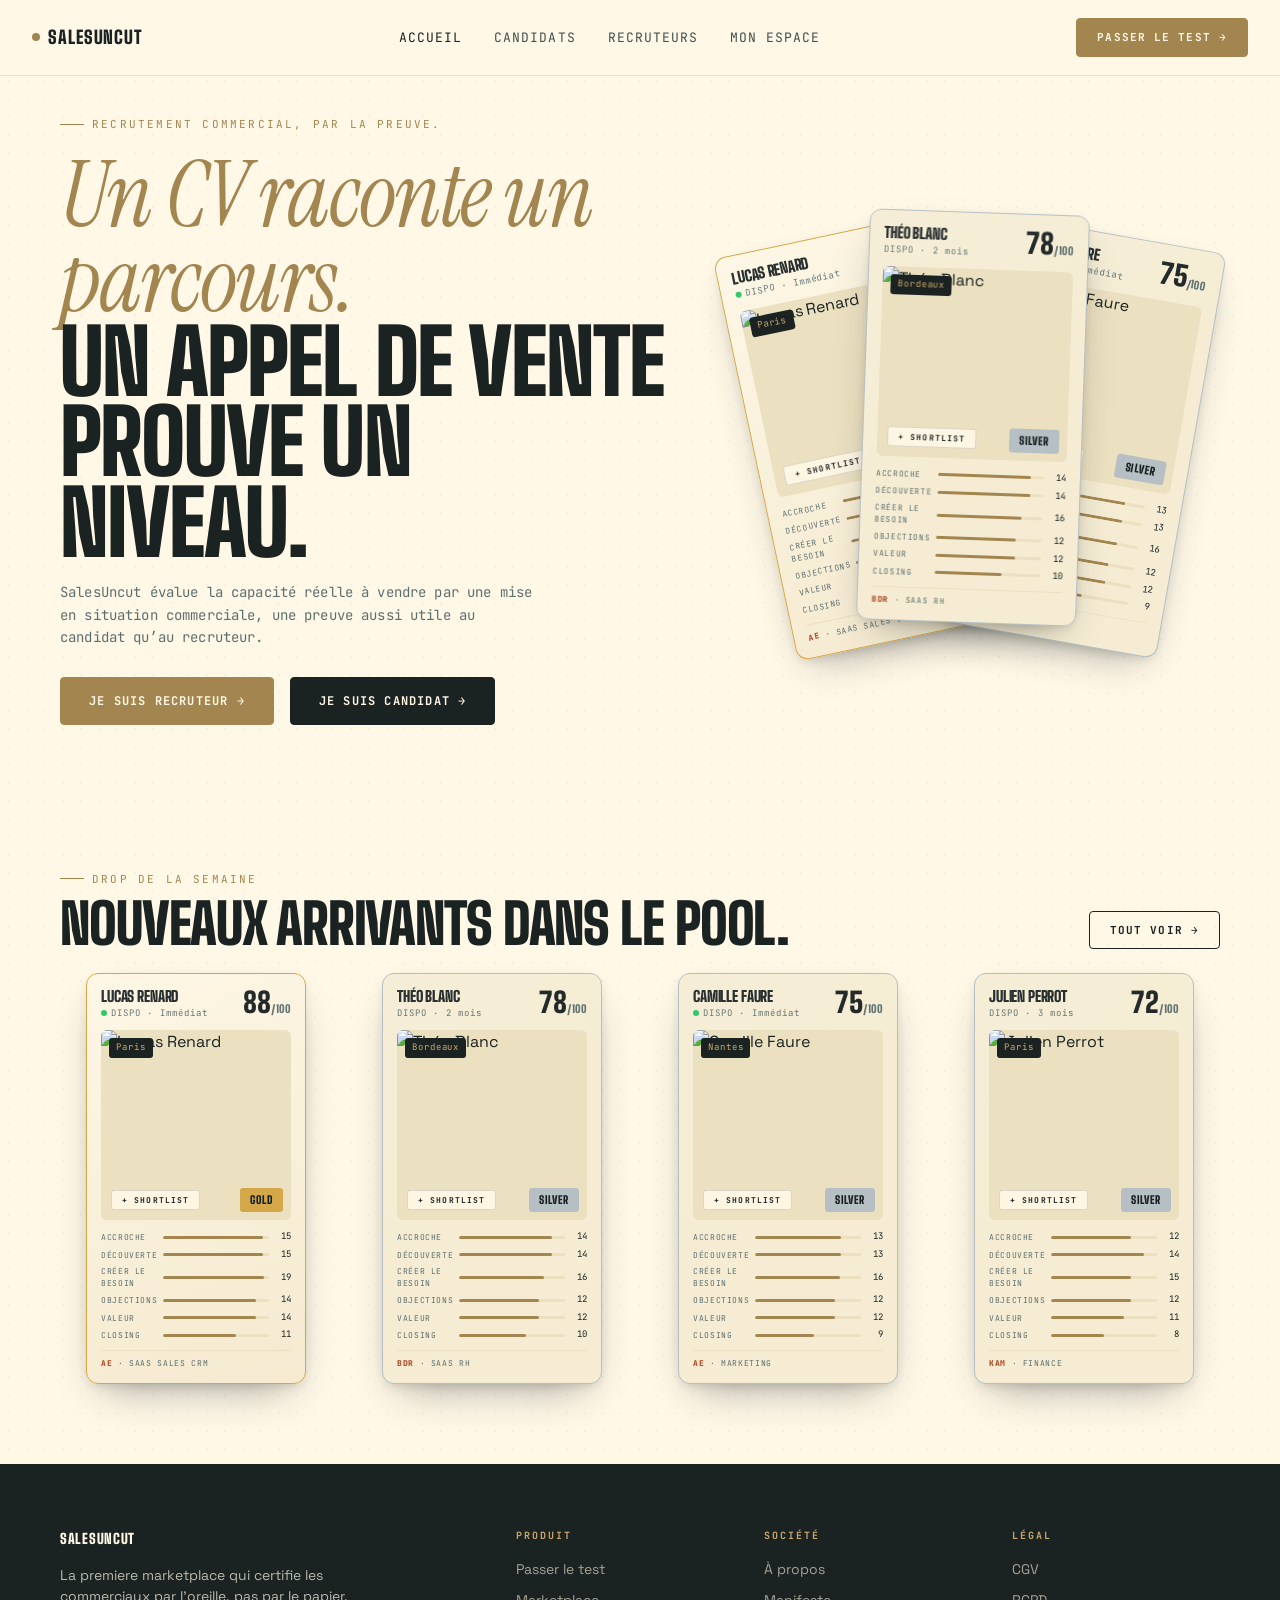
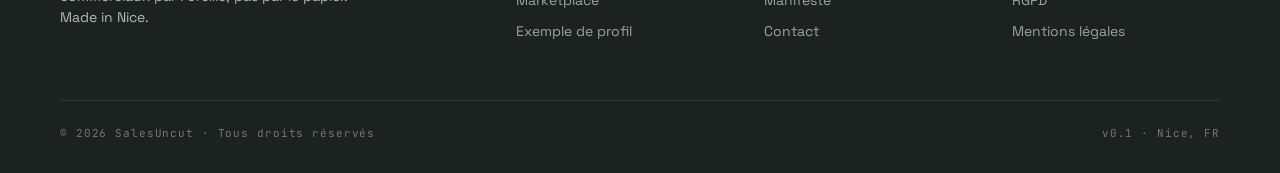
==== index.html @ 5a6da539 "Route "Recruteurs" (nav + hero) vers pour-recruteurs.html pour les visiteurs non loggés" ====
<!DOCTYPE html>
<html lang="fr">
<head>
  <meta charset="UTF-8">
  <meta name="viewport" content="width=device-width, initial-scale=1">
  <title>SalesUncut — Recrutement commercial, par la preuve.</title>
  <meta name="description" content="SalesUncut certifie les commerciaux par simulation commerciale réelle. Recrutez sur la preuve, pas sur le CV. 6 dimensions scorées, extraits audio, pool filtrable.">
  <link rel="stylesheet" href="style.css">
  <style>
    .hero { position: relative; padding: 16px 0 120px; overflow: hidden; }
    .hero-grid { display: grid; grid-template-columns: 1.1fr 0.9fr; gap: 60px; align-items: flex-start; }
    .hero h1 { font-size: clamp(56px, 7vw, 104px); margin: 24px 0 28px; }
    .hero h1 .gold-word { color: var(--gold-deep); font-family: var(--font-serif); font-style: italic; text-transform: none; font-weight: 400; letter-spacing: -.02em; }
    .hero h1 .strike { position: relative; color: var(--teal-3); }
    .hero h1 .strike::after { content: ''; position: absolute; left: -4%; right: -4%; top: 50%; height: 8px; background: var(--rust); transform: rotate(-2deg); }
    .hero p.lede { font-size: 19px; color: var(--teal-2); max-width: 540px; margin-bottom: 36px; line-height: 1.55; }
    .hero-caption { font-family: var(--font-mono); font-size: 14px; letter-spacing: .01em; color: var(--teal-3); max-width: 480px; margin-top: 18px; line-height: 1.6; }
    .hero-cta-row { display: flex; gap: 16px; flex-wrap: wrap; margin-top: 28px; }
    .btn.ink { background: var(--ink); color: var(--cream); border-color: var(--ink); }
    .btn.ink:hover { background: var(--teal); border-color: var(--teal); }
    .hero-cta { display: flex; gap: 16px; flex-wrap: nowrap; align-items: flex-start; }
    .hero-cta-item { display: flex; flex-direction: column; gap: 8px; }
    .btn-hero-sales {
      display: inline-flex; align-items: center; gap: 10px;
      font-family: var(--font-mono); font-size: 13px; font-weight: 700;
      letter-spacing: .12em; text-transform: uppercase; text-decoration: none;
      padding: 18px 36px; border-radius: 4px; cursor: pointer;
      background: var(--gold-deep); color: var(--cream);
      border: 1.5px solid var(--gold-deep);
      transition: all .2s; white-space: nowrap;
    }
    .btn-hero-sales:hover { background: var(--ink); border-color: var(--ink); }
    .btn-hero-recruteur {
      display: inline-flex; flex-direction: column; align-items: center; justify-content: center;
      font-family: var(--font-mono); font-weight: 700; letter-spacing: .12em;
      text-transform: uppercase; text-decoration: none;
      padding: 14px 36px; border-radius: 4px; cursor: pointer;
      background: var(--ink); color: var(--cream);
      border: 1.5px solid var(--ink);
      transition: all .2s; white-space: nowrap; gap: 3px;
    }
    .btn-hero-recruteur .main-label { font-size: 13px; }
    .btn-hero-recruteur .sub-label { font-size: 9px; letter-spacing: .18em; opacity: .55; }
    .btn-hero-recruteur:hover { background: var(--teal); border-color: var(--teal); }
    .hero-kpi { display: flex; gap: 40px; flex-wrap: wrap; margin-top: 36px; }
    .hero-kpi .kpi-num { font-family: var(--font-display); font-size: 40px; font-weight: 900; color: var(--gold-deep); line-height: 1; }
    .hero-kpi .kpi-lbl { font-family: var(--font-mono); font-size: 11px; letter-spacing: .12em; text-transform: uppercase; color: var(--teal-3); margin-top: 4px; }
    .hero-stage { position: relative; aspect-ratio: 0.8; perspective: 1400px; overflow: visible; }
    .hero-card-stack { position: absolute; inset: 0; display: flex; align-items: center; justify-content: center; }
    .hero-card-stack .tcard { position: absolute; transition: transform .7s cubic-bezier(.22,1,.36,1); }
    .hero-card-stack .tcard:nth-child(1) { transform: translateX(-110px) translateY(20px) rotate(-12deg); z-index: 1; }
    .hero-card-stack .tcard:nth-child(2) { transform: translateY(0) rotate(2deg); z-index: 3; }
    .hero-card-stack .tcard:nth-child(3) { transform: translateX(110px) translateY(20px) rotate(10deg); z-index: 2; }
    .hero-stage:hover .tcard:nth-child(1) { transform: translateX(-190px) translateY(0) rotate(-18deg); }
    .hero-stage:hover .tcard:nth-child(2) { transform: translateY(-12px) rotate(0) scale(1.04); z-index: 4; }
    .hero-stage:hover .tcard:nth-child(3) { transform: translateX(190px) translateY(0) rotate(16deg); }
    .fork-lede { font-family: var(--font-mono); font-size: 14px; letter-spacing: .02em; color: var(--teal-3); max-width: 640px; margin: 0 0 28px; line-height: 1.5; }
    .two-col { display: grid; grid-template-columns: 1fr 1fr; gap: 0; border: 1.5px solid var(--ink); border-radius: 6px; overflow: hidden; }
    .col { padding: 48px; position: relative; min-height: 300px; display: flex; flex-direction: column; justify-content: center; }
    .col-candidat { background: var(--ink); color: var(--cream); }
    .col-recruteur { background: var(--cream); color: var(--ink); border-left: 1.5px solid var(--ink); }
    .col h2 { font-size: 40px; margin: 20px 0 14px; line-height: 1.05; }
    .col h2 small { display: block; font-size: 16px; font-family: var(--font-mono); letter-spacing: .2em; font-weight: 400; margin-bottom: 8px; }
    .col-candidat h2 small { color: var(--gold); }
    .col-recruteur h2 small { color: var(--gold-deep); }
    .col p { font-size: 15px; line-height: 1.55; max-width: 440px; margin-bottom: 24px; }
    .col-candidat p { color: rgba(255,248,231,.8); }
    .col-recruteur p { color: var(--teal-2); }
    .col-accroche { font-family: var(--font-sans); font-size: clamp(22px,2.4vw,28px); line-height: 1.35; font-weight: 500; max-width: 460px; margin: 14px 0 28px !important; }
    .col-candidat .col-accroche { color: var(--cream); }
    .col-recruteur .col-accroche { color: var(--ink); }
    .two-col-hints { display: grid; grid-template-columns: 1fr 1fr; gap: 0; margin-bottom: 16px; }
    .lb-cols {
      display: grid;
      grid-template-columns: 64px 40px 1fr 140px 120px 100px 64px;
      padding: 8px 24px 10px;
      border-bottom: 1.5px solid var(--ink);
      background: var(--cream-2);
    }
    .lb-cols span { font-family: var(--font-mono); font-size: 9px; letter-spacing: .15em; text-transform: uppercase; color: var(--teal-3); }
    .lb-cols span.score-col { text-align: right; color: var(--gold-deep); }
    .faq-intro { font-size: 16px; color: var(--teal-2); max-width: 560px; margin: 0 0 28px; line-height: 1.5; }
    .faq { display: grid; grid-template-columns: 1fr 1fr; gap: 0 24px; }
    .faq details { border-bottom: 1px solid var(--ink); padding: 16px 0; }
    .faq summary { cursor: pointer; font-family: var(--font-display); font-size: 20px; text-transform: uppercase; letter-spacing: -.01em; list-style: none; display: flex; justify-content: space-between; align-items: center; }
    .faq summary::after { content: '+'; font-size: 28px; color: var(--gold-deep); }
    .faq details[open] summary::after { content: '−'; }
    .faq p { margin-top: 12px; color: var(--teal-2); font-size: 15px; line-height: 1.55; }
    .cta-final-secondary { display: inline-block; margin-top: 20px; font-family: var(--font-mono); font-size: 12px; letter-spacing: .1em; text-transform: uppercase; color: rgba(255,248,231,.55); text-decoration: underline; }
    .cta-final-secondary:hover { color: var(--gold); }
    @media (max-width: 1100px) {
      .lb-cols { grid-template-columns: 48px 36px 1fr 120px 0 0 56px; }
      .lb-cols span:nth-child(5), .lb-cols span:nth-child(6) { display: none; }
    }
    @media (max-width: 900px) {
      .hero-grid, .two-col, .faq { grid-template-columns: 1fr; }
      .col-recruteur { border-left: none; border-top: 1.5px solid var(--ink); }
      .hero-stage { display: none; }
      .hero-cta { flex-wrap: wrap; }
      .two-col-hints { grid-template-columns: 1fr; }
      .lb-cols { grid-template-columns: 40px 32px 1fr 56px; }
      .lb-cols span:nth-child(4), .lb-cols span:nth-child(5), .lb-cols span:nth-child(6) { display: none; }
    }
  </style>
</head>
<body class="page-enter">

  <!-- NAV -->
  <nav class="nav">
    <a class="nav-logo" href="index.html"><span class="dot"></span>SalesUncut</a>
    <div class="nav-links">
      <a href="index.html">Accueil</a>
      <a href="candidat.html">Candidats</a>
      <a href="pour-recruteurs.html">Recruteurs</a>
      <a href="mon-profil.html">Mon espace</a>
    </div>
    <a href="auth.html" class="btn sm gold">Passer le test &rarr;</a>
    <button class="nav-burger" id="navBurger" aria-label="Menu" aria-expanded="false">
      <span></span><span></span><span></span>
    </button>
  </nav>

  <!-- Drawer mobile -->
  <div class="nav-drawer" id="navDrawer" role="dialog" aria-modal="true" aria-label="Menu navigation">
    <div class="nav-drawer-inner">
      <button class="nav-drawer-close" id="navDrawerClose" aria-label="Fermer">&times;</button>
      <a href="index.html" class="nav-drawer-logo"><span class="dot"></span>SalesUncut</a>
      <nav class="nav-drawer-links">
        <a href="index.html">Accueil</a>
        <a href="candidat.html">Candidats</a>
        <a href="pour-recruteurs.html">Recruteurs</a>
        <a href="mon-profil.html">Mon espace</a>
      </nav>
      <div class="nav-drawer-cta">
        <a href="auth.html" class="btn gold">Passer le test &rarr;</a>
      </div>
    </div>
    <div style="flex:1" id="navDrawerBackdrop"></div>
  </div>

  <!-- BLOC 1 — explication ultra concise + visuel + choix binaire -->
  <section class="hero" style="padding: 32px 0 56px;">
    <div class="container">
      <div class="hero-grid">
        <div>
          <span class="eyebrow">Recrutement commercial, par la preuve.</span>
          <h1 style="margin: 20px 0 0;"><span class="gold-word">Un CV raconte un parcours.</span><br>Un appel de vente prouve un niveau.</h1>
          <p class="hero-caption">SalesUncut &eacute;value la capacit&eacute; r&eacute;elle &agrave; vendre par une mise en situation commerciale, une preuve aussi utile au candidat qu&rsquo;au recruteur.</p>
          <div class="hero-cta-row">
            <a href="pour-recruteurs.html" class="btn gold">Je suis recruteur &rarr;</a>
            <a href="candidat.html" class="btn ink">Je suis candidat &rarr;</a>
          </div>
        </div>
        <div class="hero-stage">
          <div class="hero-card-stack" id="heroStack"></div>
        </div>
      </div>
    </div>
  </section>

  <!-- DROP DE LA SEMAINE — élément de réassurance -->
  <section class="section">
    <div class="container">
      <div style="display:flex;justify-content:space-between;align-items:end;margin-bottom:24px;">
        <div>
          <span class="eyebrow">Drop de la semaine</span>
          <h1 style="font-size:56px;margin-top:12px;">Nouveaux arrivants dans le pool.</h1>
        </div>
        <a href="recruiter.html" class="btn outline sm">Tout voir &rarr;</a>
      </div>
      <div class="cards-row" id="featuredCards"></div>
    </div>
  </section>

  <!-- FOOTER -->
  <div id="site-footer"></div>

  <!-- SCRIPTS -->
  <script src="data.js"></script>
  <script src="components.js"></script>
  <script>
    const heroIds = ['c001', 'c003', 'c004'];
    document.getElementById('heroStack').innerHTML =
      heroIds.map(id => {
        const c = SU_DATA.candidates.find(x => x.id === id);
        return c ? renderCard(c) : '';
      }).join('');

    const featuredCandidates = SU_DATA.candidates.filter(c => c.photo);
    document.getElementById('featuredCards').innerHTML =
      featuredCandidates.slice(0, 4).map(c => renderCard(c)).join('');

    const burger = document.getElementById('navBurger');
    const drawer = document.getElementById('navDrawer');
    const drawerClose = document.getElementById('navDrawerClose');
    const backdrop = document.getElementById('navDrawerBackdrop');
    function openDrawer() { drawer.classList.add('open'); document.body.classList.add('nav-locked'); burger.setAttribute('aria-expanded','true'); }
    function closeDrawer() { drawer.classList.remove('open'); document.body.classList.remove('nav-locked'); burger.setAttribute('aria-expanded','false'); }
    burger.addEventListener('click', openDrawer);
    drawerClose.addEventListener('click', closeDrawer);
    backdrop.addEventListener('click', closeDrawer);
  </script>

</body>
</html>
---- style.css ----
/* ============================================================
   SalesUncut — Design System
   Trading card / editorial luxe
   Palette : cream / teal / gold
   ============================================================ */

@import url('https://fonts.googleapis.com/css2?family=Big+Shoulders+Display:wght@500;700;900&family=Instrument+Serif:ital@0;1&family=Space+Grotesk:wght@400;500;600;700&family=JetBrains+Mono:wght@400;500;700&display=swap');

/* ---------- Variables ---------- */
:root {
  --cream:      #fff8e7;
  --cream-2:    #f5ecd3;
  --cream-3:    #ebe0c0;
  --ink:        #1a2222;
  --teal:       #2d3a3a;
  --teal-2:     #3e4f4f;
  --teal-3:     #5c6f6f;
  --gold:       #c9a86a;
  --gold-deep:  #a3854f;
  --gold-glow:  #e6c97f;
  --rust:       #b34e2a;

  --bronze: #b08355;
  --silver: #b6c0c4;
  --golden: #d4a849;

  --shadow-card:    0 18px 40px -18px rgba(26,34,34,.45), 0 4px 12px -4px rgba(26,34,34,.18);
  --shadow-card-lg: 0 32px 80px -24px rgba(26,34,34,.55), 0 8px 20px -6px rgba(26,34,34,.25);

  --font-display: 'Big Shoulders Display', Impact, sans-serif;
  --font-serif:   'Instrument Serif', 'Times New Roman', serif;
  --font-sans:    'Space Grotesk', -apple-system, sans-serif;
  --font-mono:    'JetBrains Mono', ui-monospace, monospace;
}

/* ---------- Reset ---------- */
*, *::before, *::after { box-sizing: border-box; margin: 0; padding: 0; }

html, body {
  background: var(--cream);
  color: var(--ink);
  font-family: var(--font-sans);
  font-size: 16px;
  line-height: 1.5;
  -webkit-font-smoothing: antialiased;
  text-rendering: optimizeLegibility;
}

body {
  background-image: radial-gradient(rgba(45,58,58,.04) 1px, transparent 1px);
  background-size: 18px 18px;
  background-attachment: fixed;
  min-height: 100vh;
}

/* ---------- Typography ---------- */
.display     { font-family: var(--font-display); font-weight: 900; letter-spacing: -0.01em; line-height: .92; text-transform: uppercase; }
.serif       { font-family: var(--font-serif); font-weight: 400; }
.mono        { font-family: var(--font-mono); }
.italic-serif{ font-family: var(--font-serif); font-style: italic; }

h1 { font-family: var(--font-display); font-weight: 900; text-transform: uppercase; letter-spacing: -.02em; line-height: .9; }
h2 { font-family: var(--font-display); font-weight: 900; text-transform: uppercase; letter-spacing: -.01em; }
h3 { font-family: var(--font-display); font-weight: 700; text-transform: uppercase; letter-spacing: -.01em; }

.eyebrow {
  font-family: var(--font-mono);
  font-size: 11px;
  letter-spacing: .2em;
  text-transform: uppercase;
  color: var(--gold-deep);
  display: inline-flex;
  align-items: center;
  gap: 8px;
}
.eyebrow::before { content: ''; width: 24px; height: 1px; background: var(--gold-deep); }

/* ---------- Navigation ---------- */
.nav {
  position: sticky; top: 0; z-index: 50;
  background: rgba(255,248,231,.92);
  backdrop-filter: blur(12px);
  border-bottom: 1px solid var(--cream-3);
  padding: 18px 32px;
  display: flex; align-items: center; justify-content: space-between;
  gap: 12px;
}
.nav-logo {
  font-family: var(--font-display);
  font-weight: 900;
  font-size: 18px;
  text-decoration: none;
  color: var(--ink);
  text-transform: uppercase;
  letter-spacing: .05em;
  display: flex; align-items: center; gap: 8px;
}
.nav-logo .dot { width: 8px; height: 8px; background: var(--gold-deep); border-radius: 50%; }
.nav-links { display: flex; gap: 32px; }
.nav-links a { font-size: 13px; font-family: var(--font-mono); letter-spacing: .08em; text-transform: uppercase; text-decoration: none; color: var(--teal-2); transition: color .2s; }
.nav-links a:hover, .nav-links a.active { color: var(--ink); }

/* ---------- Mobile menu (hamburger + drawer) ---------- */
.nav-burger {
  display: none;
  flex-direction: column;
  justify-content: center;
  align-items: center;
  gap: 5px;
  width: 40px; height: 40px;
  background: none;
  border: none;
  cursor: pointer;
  padding: 8px;
  flex-shrink: 0;
}
.nav-burger span {
  display: block;
  width: 22px;
  height: 2px;
  background: var(--ink);
  border-radius: 1px;
  transition: transform .25s, opacity .25s;
}
.nav-drawer {
  position: fixed; inset: 0; z-index: 100;
  background: rgba(26,34,34,.55);
  backdrop-filter: blur(8px);
  -webkit-backdrop-filter: blur(8px);
  opacity: 0;
  visibility: hidden;
  transition: opacity .3s, visibility .3s;
}
.nav-drawer.open { opacity: 1; visibility: visible; }
.nav-drawer-inner {
  position: absolute; top: 0; right: 0;
  width: min(360px, 86vw);
  height: 100vh;
  background: var(--cream);
  padding: 24px 28px 32px;
  transform: translateX(100%);
  transition: transform .35s cubic-bezier(.22,1,.36,1);
  display: flex;
  flex-direction: column;
  overflow-y: auto;
}
.nav-drawer.open .nav-drawer-inner { transform: translateX(0); }
.nav-drawer-close {
  position: absolute; top: 14px; right: 18px;
  background: none; border: none;
  font-size: 36px; color: var(--gold-deep);
  cursor: pointer;
  font-family: var(--font-display);
  font-weight: 400;
  line-height: 1;
  padding: 4px 10px;
  transition: color .2s, transform .2s;
}
.nav-drawer-close:hover { color: var(--ink); transform: rotate(90deg); }
.nav-drawer-logo {
  font-family: var(--font-display);
  font-weight: 900;
  font-size: 18px;
  text-decoration: none;
  color: var(--ink);
  text-transform: uppercase;
  letter-spacing: .05em;
  display: flex; align-items: center; gap: 8px;
  margin-bottom: 36px;
  margin-top: 8px;
}
.nav-drawer-logo .dot { width: 8px; height: 8px; background: var(--gold-deep); border-radius: 50%; }
.nav-drawer-links {
  display: flex;
  flex-direction: column;
  gap: 0;
  flex: 1;
}
.nav-drawer-links a {
  font-family: var(--font-display);
  font-weight: 900;
  font-size: 26px;
  text-transform: uppercase;
  letter-spacing: -.01em;
  color: var(--ink);
  text-decoration: none;
  padding: 16px 0;
  border-bottom: 1px solid var(--cream-3);
  transition: color .2s, padding-left .25s ease;
  line-height: 1.1;
  display: flex; align-items: center; justify-content: space-between;
}
.nav-drawer-links a::after { content: '→'; color: var(--gold-deep); opacity: 0; transition: opacity .25s, transform .25s; transform: translateX(-8px); font-size: 20px; }
.nav-drawer-links a:hover,
.nav-drawer-links a.active { color: var(--gold-deep); padding-left: 6px; }
.nav-drawer-links a:hover::after,
.nav-drawer-links a.active::after { opacity: 1; transform: translateX(0); }
.nav-drawer-cta {
  padding-top: 24px;
  margin-top: 16px;
  border-top: 1px solid var(--cream-3);
}
.nav-drawer-cta .btn { width: 100%; justify-content: center; }

/* Empêche le scroll du body quand drawer ouvert */
body.nav-locked { overflow: hidden; }

/* ---------- Buttons ---------- */
.btn {
  display: inline-flex; align-items: center; gap: 8px;
  font-family: var(--font-mono); font-size: 12px; font-weight: 700;
  letter-spacing: .1em; text-transform: uppercase;
  text-decoration: none; padding: 14px 28px;
  border: 1.5px solid transparent; border-radius: 4px;
  cursor: pointer; transition: all .2s; white-space: nowrap;
}
.btn.gold { background: var(--gold-deep); color: var(--cream); border-color: var(--gold-deep); }
.btn.gold:hover { background: var(--ink); border-color: var(--ink); }
.btn.outline { background: transparent; color: var(--ink); border-color: var(--ink); }
.btn.outline:hover { background: var(--ink); color: var(--cream); }
.btn.sm { padding: 10px 20px; font-size: 11px; }

/* ---------- Container & Sections ---------- */
.container { max-width: 1240px; margin: 0 auto; padding: 0 40px; }
.section { padding: 80px 0; }
.section-title { margin-bottom: 48px; }
.section-header { display: flex; justify-content: space-between; align-items: flex-end; margin-bottom: 40px; }

/* ---------- Hero nav hint ---------- */
.hero-nav-hint {
  font-family: var(--font-mono);
  font-size: 11px;
  letter-spacing: .15em;
  text-transform: uppercase;
  color: var(--teal-3);
  margin-bottom: 20px;
}

/* ---------- Marquee — dark version ---------- */
.marquee {
  overflow: hidden;
  background: var(--ink);
  padding: 16px 0;
}
.marquee-track {
  display: flex;
  gap: 48px;
  width: max-content;
  animation: marquee 28s linear infinite;
  align-items: center;
}
.marquee-track span {
  font-family: var(--font-display);
  font-size: 14px;
  font-weight: 700;
  letter-spacing: .12em;
  text-transform: uppercase;
  color: var(--cream);
  white-space: nowrap;
}
.marquee-track .gold-text {
  color: var(--golden);
  font-size: 16px;
  line-height: 1;
}
@keyframes marquee { from { transform: translateX(0) } to { transform: translateX(-50%) } }

/* ---------- Trading Card ---------- */
.tcard {
  width: 220px; max-width: 100%; background: var(--cream-2);
  border: 1.5px solid var(--ink); border-radius: 12px;
  box-shadow: var(--shadow-card); cursor: pointer;
  transition: transform .3s cubic-bezier(.22,1,.36,1), box-shadow .3s;
  position: relative; overflow: hidden; user-select: none;
  flex-shrink: 0;
}
.tcard:hover { transform: translateY(-6px) scale(1.02); box-shadow: var(--shadow-card-lg); }
.tcard.gold { border-color: var(--golden); background: linear-gradient(160deg, #fdf6e3 0%, #f5ead0 100%); }
.tcard.silver { border-color: var(--silver); }
.tcard.bronze { border-color: var(--bronze); }
.tcard .holo { position: absolute; inset: 0; background: linear-gradient(135deg, rgba(255,255,255,.08) 0%, transparent 60%); pointer-events: none; }
.tcard-inner { padding: 14px; }
.tcard-header { display: flex; justify-content: space-between; align-items: flex-start; margin-bottom: 10px; }
.tcard-name { font-family: var(--font-display); font-weight: 900; font-size: 15px; text-transform: uppercase; letter-spacing: -.01em; line-height: 1.1; }
.tcard-handle { font-family: var(--font-mono); font-size: 9px; color: var(--teal-3); letter-spacing: .12em; margin-top: 2px; }
.tcard-score { font-family: var(--font-display); font-weight: 900; font-size: 28px; line-height: 1; color: var(--ink); }
.tcard-score small { font-size: 11px; color: var(--teal-3); }
.tcard-portrait {
  width: 100%; aspect-ratio: 1; background: var(--cream-3);
  border-radius: 6px; margin-bottom: 10px;
  display: flex; align-items: center; justify-content: center;
  position: relative; overflow: hidden;
}
.tcard-photo { position: absolute; inset: 0; width: 100%; height: 100%; object-fit: cover; object-position: center top; display: block; }
.tcard-family-badge { position: absolute; top: 8px; left: 8px; background: var(--ink); color: var(--gold); font-family: var(--font-mono); font-size: 9px; letter-spacing: .1em; padding: 3px 7px; border-radius: 3px; z-index: 2; }
.tcard-rarity-stamp { position: absolute; bottom: 8px; right: 8px; font-family: var(--font-display); font-weight: 900; font-size: 11px; letter-spacing: .08em; padding: 4px 10px; border-radius: 3px; z-index: 2; }
.tcard.gold .tcard-rarity-stamp { background: var(--golden); color: var(--ink); }
.tcard.silver .tcard-rarity-stamp { background: var(--silver); color: var(--ink); }
.tcard.bronze .tcard-rarity-stamp { background: var(--bronze); color: var(--cream); }
.silhouette { font-size: 48px; opacity: .3; }
.tcard-stats { margin-bottom: 8px; }
.tcard-stat { display: flex; align-items: center; gap: 6px; margin-bottom: 4px; font-size: 10px; }
.tcard-stat .lbl { font-family: var(--font-mono); font-size: 8px; letter-spacing: .08em; color: var(--teal-3); width: 56px; flex-shrink: 0; text-transform: uppercase; }
.tcard-stat .bar { flex: 1; height: 3px; background: var(--cream-3); border-radius: 2px; overflow: hidden; }
.tcard-stat .bar i { display: block; height: 100%; background: var(--gold-deep); border-radius: 2px; }
.tcard-stat .val { font-family: var(--font-mono); font-size: 9px; color: var(--ink); width: 16px; text-align: right; }
.tcard-footer { display: flex; justify-content: space-between; font-family: var(--font-mono); font-size: 8px; letter-spacing: .08em; color: var(--teal-3); text-transform: uppercase; padding-top: 6px; border-top: 1px solid var(--cream-3); }
.tcard.sm { width: 160px; }
.tcard.sm .tcard-name { font-size: 11px; }
.tcard.sm .tcard-score { font-size: 20px; }

/* ---------- Cards Row ---------- */
.cards-row {
  display: grid;
  grid-template-columns: repeat(auto-fill, minmax(220px, 1fr));
  gap: 24px;
  justify-items: center;
}

/* ---------- Pool Grid ---------- */
.pool-grid {
  display: grid;
  grid-template-columns: repeat(auto-fill, minmax(200px, 1fr));
  gap: 24px;
  justify-items: center;
}
.pool-filters { display: flex; gap: 12px; flex-wrap: wrap; margin-bottom: 32px; }
.filter-btn { font-family: var(--font-mono); font-size: 11px; letter-spacing: .1em; text-transform: uppercase; padding: 8px 16px; border: 1px solid var(--cream-3); border-radius: 4px; background: var(--cream); color: var(--teal-2); cursor: pointer; transition: all .2s; }
.filter-btn:hover, .filter-btn.active { background: var(--ink); color: var(--cream); border-color: var(--ink); }

/* ---------- Leaderboard ---------- */
.leaderboard { border: 1.5px solid var(--ink); border-radius: 8px; overflow: hidden; }
.lb-header {
  display: grid;
  grid-template-columns: 64px 40px 1fr 140px 120px 100px 64px;
  background: var(--ink); color: var(--cream);
  padding: 14px 24px;
  font-family: var(--font-mono); font-size: 10px; letter-spacing: .15em; text-transform: uppercase;
  align-items: center;
}
.lb-row {
  display: grid;
  grid-template-columns: 64px 40px 1fr 140px 120px 100px 64px;
  padding: 18px 24px;
  border-bottom: 1px solid var(--cream-3);
  align-items: center;
  cursor: pointer;
  transition: background .15s;
}
.lb-row:last-child { border-bottom: none; }
.lb-row:hover { background: var(--cream-2); }
.lb-row.gold { background: linear-gradient(90deg, rgba(212,168,73,.12) 0%, transparent 60%); }
.lb-rank { font-family: var(--font-display); font-weight: 900; font-size: 20px; color: var(--teal-3); letter-spacing: -.01em; }
.lb-rank.gold { color: var(--golden); }
.lb-name { font-family: var(--font-display); font-weight: 700; font-size: 16px; text-transform: uppercase; letter-spacing: -.01em; display: flex; align-items: center; gap: 10px; }
.lb-tag { display: inline-flex; align-items: center; padding: 4px 10px; border: 1px solid var(--cream-3); border-radius: 20px; font-family: var(--font-mono); font-size: 10px; color: var(--teal-2); white-space: nowrap; }
.lb-score { font-family: var(--font-display); font-weight: 900; font-size: 24px; text-align: right; color: var(--ink); }
.lb-row.gold .lb-score { color: var(--golden); }

/* ---------- Steps ---------- */
.steps { display: grid; grid-template-columns: repeat(4,1fr); gap: 0; border: 1.5px solid var(--ink); border-radius: 6px; overflow: hidden; }
.step { padding: 32px 24px; background: var(--cream); border-right: 1.5px solid var(--ink); position: relative; min-height: 280px; display: flex; flex-direction: column; }
.step:last-child { border-right: none; }
.step:nth-child(odd) { background: var(--cream-2); }
.step-num { font-family: var(--font-display); font-size: 80px; font-weight: 900; color: var(--gold); line-height: .8; margin-bottom: 16px; text-shadow: 2px 2px 0 var(--ink); }
.step h3 { font-size: 22px; margin-bottom: 10px; }
.step p { color: var(--teal-2); font-size: 14px; line-height: 1.55; }
.step .step-tag { margin-top: auto; font-family: var(--font-mono); font-size: 10px; color: var(--teal-3); letter-spacing: .1em; text-transform: uppercase; padding-top: 16px; }

/* ---------- Two-col ---------- */
.two-col { display: grid; grid-template-columns: 1fr 1fr; gap: 0; border: 1.5px solid var(--ink); border-radius: 6px; overflow: hidden; }
.col { padding: 48px; position: relative; min-height: 460px; }
.col-candidat { background: var(--ink); color: var(--cream); }
.col-recruteur { background: var(--cream); color: var(--ink); border-left: 1.5px solid var(--ink); }
.col h2 { font-size: 56px; margin: 20px 0 16px; }
.col h2 small { display: block; font-size: 16px; font-family: var(--font-mono); letter-spacing: .2em; font-weight: 400; margin-bottom: 8px; }
.col-candidat h2 small { color: var(--gold); }
.col-recruteur h2 small { color: var(--gold-deep); }
.col p { font-size: 16px; line-height: 1.6; max-width: 460px; margin-bottom: 12px; }
.col-candidat p { color: rgba(255,248,231,.8); }
.col-recruteur p { color: var(--teal-2); }
.col ul { list-style: none; margin: 24px 0; }
.col ul li { padding: 12px 0; border-bottom: 1px solid rgba(255,248,231,.15); display: flex; gap: 12px; align-items: flex-start; font-size: 15px; }
.col-recruteur ul li { border-bottom-color: var(--cream-3); }
.col ul li::before { content: '→'; font-family: var(--font-display); color: var(--gold); flex-shrink: 0; }

/* ---------- FAQ ---------- */
.faq { display: grid; grid-template-columns: 1fr 1fr; gap: 0 24px; }
.faq details { border-bottom: 1px solid var(--ink); padding: 16px 0; }
.faq summary { cursor: pointer; font-family: var(--font-display); font-size: 20px; text-transform: uppercase; letter-spacing: -.01em; list-style: none; display: flex; justify-content: space-between; align-items: center; gap: 16px; }
.faq summary::after { content: '+'; font-size: 28px; color: var(--gold-deep); flex-shrink: 0; }
.faq details[open] summary::after { content: '−'; }
.faq p { margin-top: 12px; color: var(--teal-2); font-size: 15px; line-height: 1.55; }

/* ---------- Footer ---------- */
.footer { background: var(--ink); color: var(--cream); padding: 64px 0 32px; }
.footer-grid { display: grid; grid-template-columns: 2fr 1fr 1fr 1fr; gap: 40px; margin-bottom: 48px; }
.footer-grid h4 { font-family: var(--font-mono); font-size: 10px; letter-spacing: .2em; text-transform: uppercase; color: var(--gold); margin-bottom: 16px; }
.footer-grid a { display: block; color: rgba(255,248,231,.6); text-decoration: none; font-size: 14px; margin-bottom: 10px; transition: color .2s; }
.footer-grid a:hover { color: var(--cream); }
.footer-bottom { display: flex; justify-content: space-between; padding-top: 24px; border-top: 1px solid rgba(255,248,231,.1); font-family: var(--font-mono); font-size: 11px; color: rgba(255,248,231,.4); letter-spacing: .08em; }

/* ---------- Page enter ---------- */
.page-enter { animation: fadeUp .5s ease both; }
@keyframes fadeUp { from { opacity: 0; transform: translateY(16px); } to { opacity: 1; transform: none; } }

/* ============================================================
   RESPONSIVE
   ============================================================ */
@media (max-width: 1100px) {
  .cards-row { grid-template-columns: repeat(auto-fill, minmax(200px, 1fr)); }
  .lb-header, .lb-row { grid-template-columns: 48px 36px 1fr 120px 0 0 56px; }
  .lb-header > *:nth-child(5), .lb-header > *:nth-child(6),
  .lb-row > *:nth-child(5), .lb-row > *:nth-child(6) { display: none; }
}

@media (max-width: 900px) {
  .container { padding: 0 20px; }
  .nav { padding: 14px 20px; }
  .nav-links { display: none; }
  .nav-burger { display: flex; }
  /* Cacher tous les CTAs custom du nav sur mobile — le drawer prend le relais */
  .nav > .btn,
  .nav > .nav-cta-profil { display: none; }

  .section { padding: 56px 0; }
  .section-header { flex-direction: column; align-items: flex-start; gap: 16px; margin-bottom: 28px; }

  .two-col, .steps, .faq { grid-template-columns: 1fr; }
  .col { padding: 32px 24px; min-height: 0; }
  .col h2 { font-size: 40px; }
  .col h2 small { font-size: 13px; }
  .col p { font-size: 15px; }
  .col ul li { font-size: 14px; padding: 10px 0; }
  .steps .step { border-right: none; border-bottom: 1.5px solid var(--ink); min-height: 0; padding: 24px 20px; }
  .step:last-child { border-bottom: none; }
  .step-num { font-size: 60px; }
  .step h3 { font-size: 18px; }
  .col-recruteur { border-left: none; border-top: 1.5px solid var(--ink); }
  .cards-row { grid-template-columns: repeat(2, 1fr); gap: 16px; }
  .lb-header, .lb-row { grid-template-columns: 40px 32px 1fr 56px; padding: 14px 16px; }
  .lb-header > *:nth-child(4), .lb-header > *:nth-child(5), .lb-header > *:nth-child(6),
  .lb-row > *:nth-child(4), .lb-row > *:nth-child(5), .lb-row > *:nth-child(6) { display: none; }
  .lb-name { font-size: 14px; }
  .lb-score { font-size: 18px; }
  .footer { padding: 48px 0 24px; }
  .footer-grid { grid-template-columns: 1fr 1fr; gap: 24px; margin-bottom: 32px; }

  .faq summary { font-size: 16px; }
  .faq summary::after { font-size: 22px; }
  .faq p { font-size: 14px; }

  /* Override inline font-size 56/64/48 sur titres de section trop gros mobile */
  .section h1[style*="font-size"],
  .section h2[style*="font-size"] {
    font-size: clamp(32px, 8vw, 44px) !important;
  }
}

@media (max-width: 560px) {
  .cards-row { grid-template-columns: 1fr; }
  .pool-grid { grid-template-columns: 1fr 1fr; gap: 14px; }
  .col h2 { font-size: 32px; }
  .step-num { font-size: 48px; }
  .footer-grid { grid-template-columns: 1fr; gap: 20px; }
  .footer-bottom { flex-direction: column; gap: 8px; text-align: center; }
  .tcard { width: 100%; }
  .tcard.sm { width: 100%; }
  .nav { padding: 12px 16px; }
  .nav-logo { font-size: 16px; }
  .lb-header, .lb-row { padding: 12px 14px; }
  .lb-rank { font-size: 16px; }
  .lb-name { font-size: 13px; gap: 6px; }
  .lb-score { font-size: 16px; }
  .nav-drawer-links a { font-size: 22px; padding: 14px 0; }
  .nav-drawer-logo { font-size: 16px; margin-bottom: 28px; }
}

@media (max-width: 380px) {
  .pool-grid { grid-template-columns: 1fr; }
  .col { padding: 24px 18px; }
  .col h2 { font-size: 28px; }
}
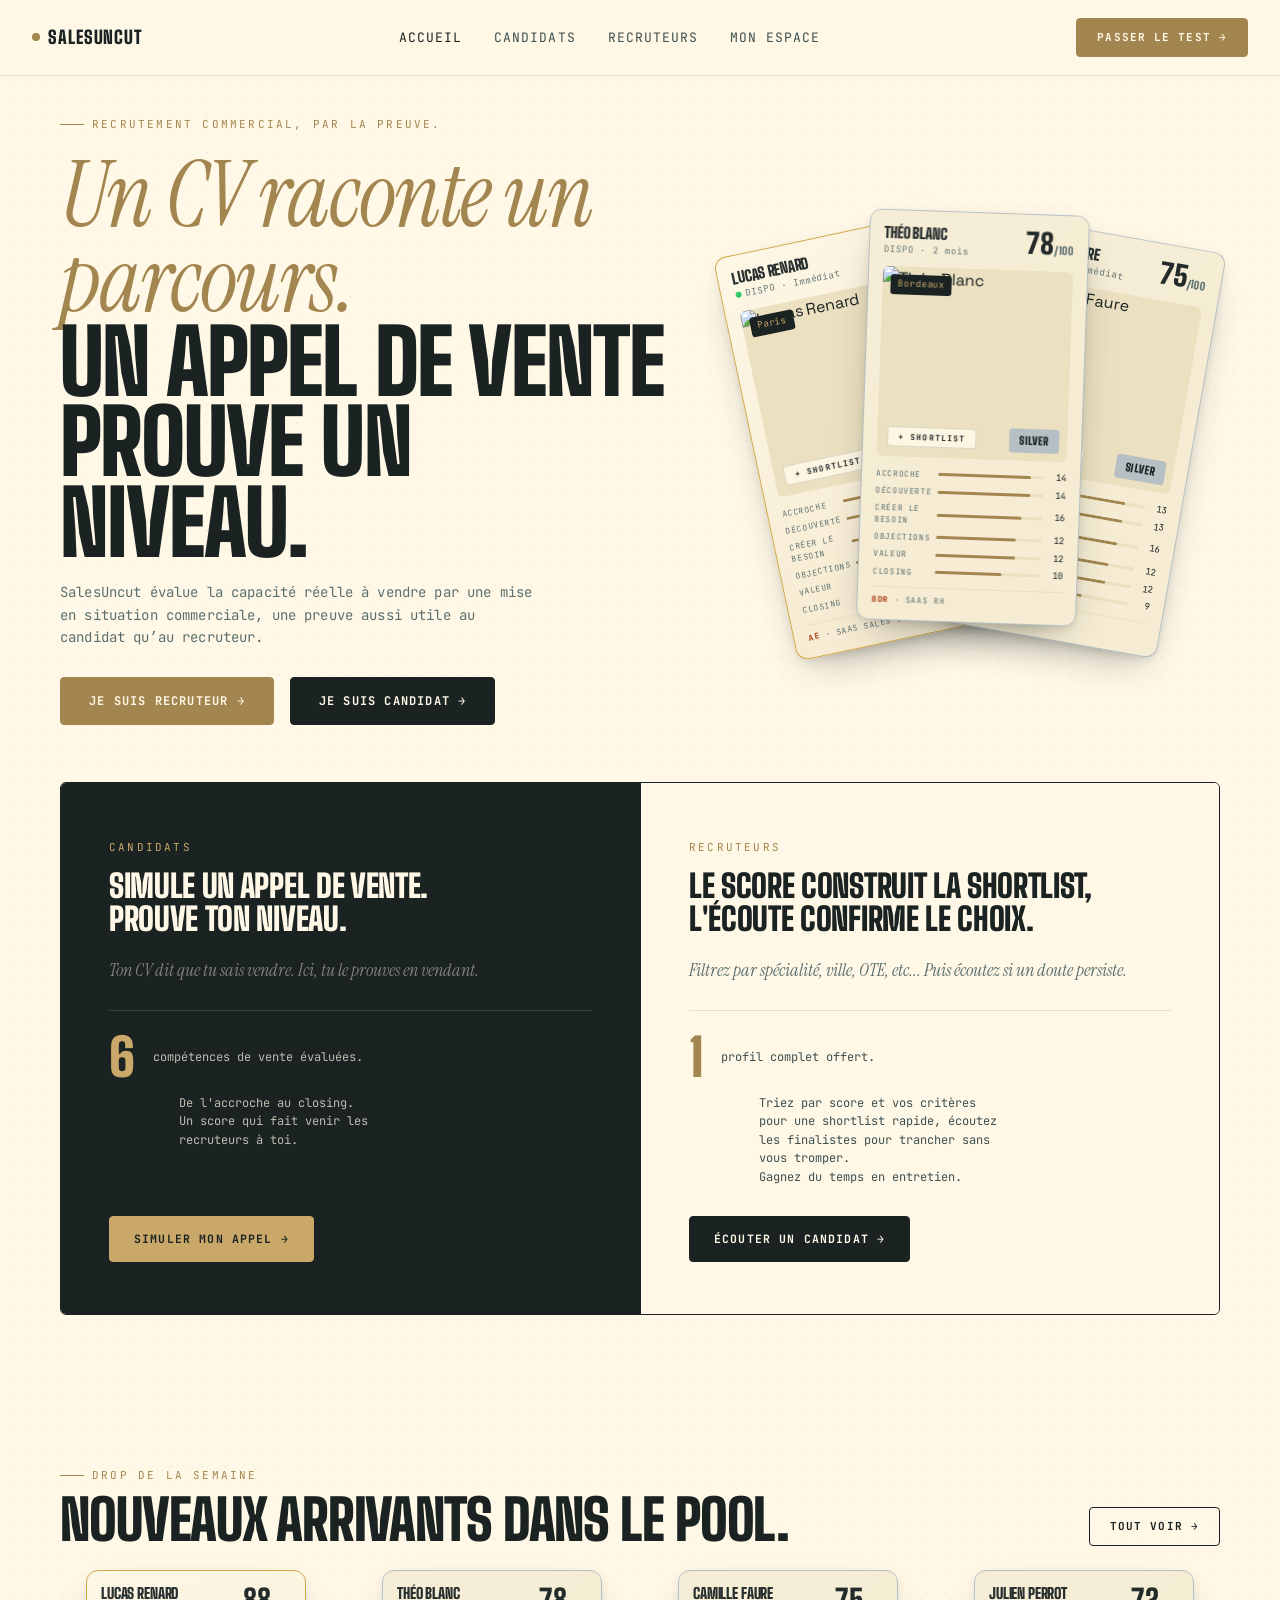
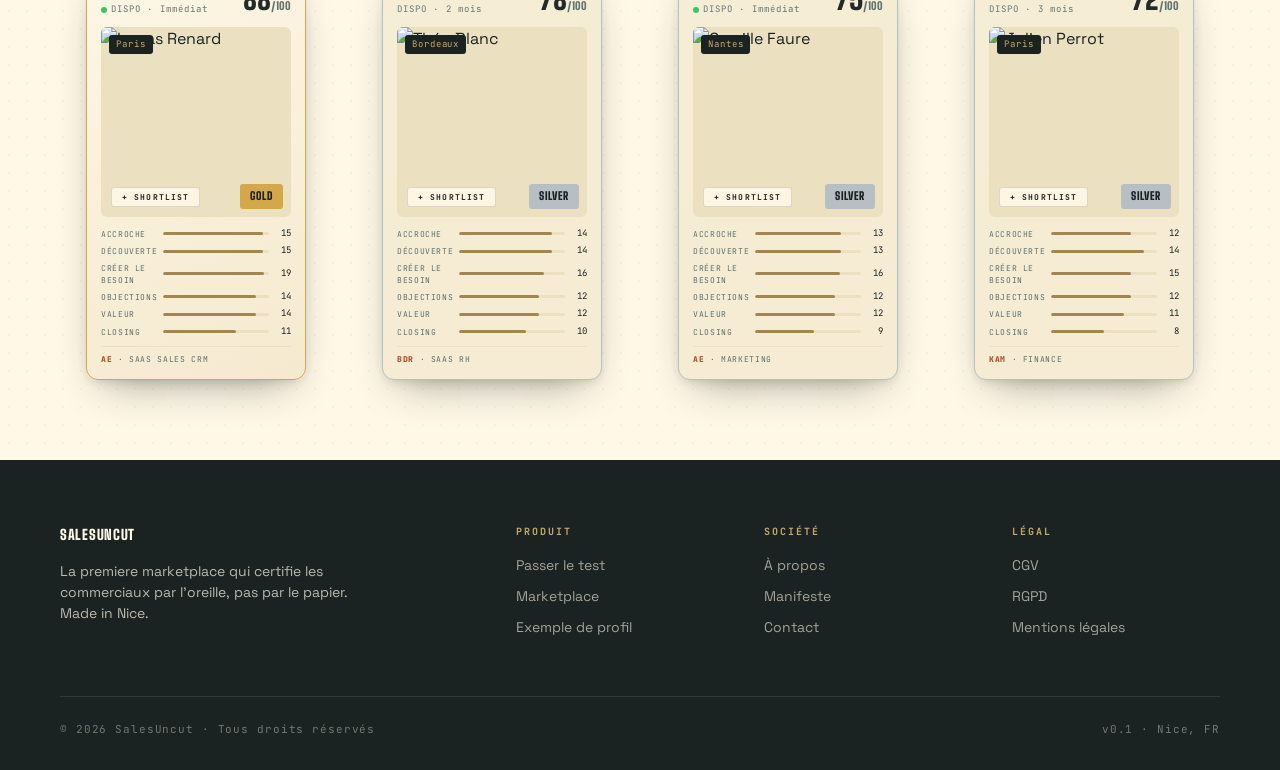
==== commit aa0a7aa1: "feat(homepage): ajoute le bloc "split immédiat" candidat/recruteur sous le hero Explique en un coup " ====
--- a/index.html
+++ b/index.html
@@ -55,21 +55,37 @@
     .hero-stage:hover .tcard:nth-child(2) { transform: translateY(-12px) rotate(0) scale(1.04); z-index: 4; }
     .hero-stage:hover .tcard:nth-child(3) { transform: translateX(190px) translateY(0) rotate(16deg); }
     .fork-lede { font-family: var(--font-mono); font-size: 14px; letter-spacing: .02em; color: var(--teal-3); max-width: 640px; margin: 0 0 28px; line-height: 1.5; }
-    .two-col { display: grid; grid-template-columns: 1fr 1fr; gap: 0; border: 1.5px solid var(--ink); border-radius: 6px; overflow: hidden; }
-    .col { padding: 48px; position: relative; min-height: 300px; display: flex; flex-direction: column; justify-content: center; }
-    .col-candidat { background: var(--ink); color: var(--cream); }
-    .col-recruteur { background: var(--cream); color: var(--ink); border-left: 1.5px solid var(--ink); }
-    .col h2 { font-size: 40px; margin: 20px 0 14px; line-height: 1.05; }
-    .col h2 small { display: block; font-size: 16px; font-family: var(--font-mono); letter-spacing: .2em; font-weight: 400; margin-bottom: 8px; }
-    .col-candidat h2 small { color: var(--gold); }
-    .col-recruteur h2 small { color: var(--gold-deep); }
-    .col p { font-size: 15px; line-height: 1.55; max-width: 440px; margin-bottom: 24px; }
-    .col-candidat p { color: rgba(255,248,231,.8); }
-    .col-recruteur p { color: var(--teal-2); }
-    .col-accroche { font-family: var(--font-sans); font-size: clamp(22px,2.4vw,28px); line-height: 1.35; font-weight: 500; max-width: 460px; margin: 14px 0 28px !important; }
-    .col-candidat .col-accroche { color: var(--cream); }
-    .col-recruteur .col-accroche { color: var(--ink); }
-    .two-col-hints { display: grid; grid-template-columns: 1fr 1fr; gap: 0; margin-bottom: 16px; }
+
+    /* ---------- split immédiat : bloc candidat/recruteur sous le hero ---------- */
+    .split-frame { display: grid; grid-template-columns: 1fr 1fr; gap: 0; border: 1.5px solid var(--ink); border-radius: 6px; overflow: hidden; }
+    .split-col { padding: 56px 48px 52px; display: flex; flex-direction: column; justify-content: flex-start; }
+    .split-candidat { background: var(--ink); color: var(--cream); }
+    .split-recruteur { background: var(--cream); color: var(--ink); border-left: 1.5px solid var(--ink); }
+    .split-eyebrow { font-family: var(--font-mono); font-size: 11px; letter-spacing: .2em; text-transform: uppercase; margin-bottom: 14px; }
+    .split-candidat .split-eyebrow { color: var(--gold); }
+    .split-recruteur .split-eyebrow { color: var(--gold-deep); }
+    .split-col h2 { font-size: clamp(24px,2.8vw,32px); line-height: 1.05; margin-bottom: 22px; }
+    .split-tension { font-family: var(--font-serif); font-style: italic; font-size: 18px; line-height: 1.3; margin-bottom: 28px; }
+    .split-candidat .split-tension { color: rgba(255,248,231,.45); }
+    .split-recruteur .split-tension { color: var(--teal-3); }
+    .split-stat { display: flex; align-items: center; gap: 18px; margin-bottom: 14px; padding-top: 24px; border-top: 1px solid; }
+    .split-candidat .split-stat { border-color: rgba(255,248,231,.14); }
+    .split-recruteur .split-stat { border-color: var(--cream-3); }
+    .split-stat-num { font-family: var(--font-display); font-weight: 900; font-size: 52px; line-height: .85; flex-shrink: 0; font-variant-numeric: tabular-nums; }
+    .split-candidat .split-stat-num { color: var(--gold); }
+    .split-recruteur .split-stat-num { color: var(--gold-deep); }
+    .split-stat-lbl { font-family: var(--font-mono); font-size: 12px; line-height: 1.45; max-width: 240px; }
+    .split-candidat .split-stat-lbl { color: rgba(255,248,231,.72); }
+    .split-recruteur .split-stat-lbl { color: var(--teal-2); }
+    .split-stat-extra { font-family: var(--font-mono); font-size: 12px; line-height: 1.55; margin: 0 0 30px; max-width: 320px; padding-left: 70px; }
+    .split-candidat .split-stat-extra { color: rgba(255,248,231,.72); }
+    .split-recruteur .split-stat-extra { color: var(--teal-2); }
+    .split-cta-row { display: flex; flex-direction: column; align-items: flex-start; gap: 9px; margin-top: auto; }
+    .split-btn { font-family: var(--font-mono); font-size: 11.5px; font-weight: 700; letter-spacing: .1em; text-transform: uppercase; padding: 13px 24px; border-radius: 4px; display: inline-flex; align-items: center; gap: 8px; text-decoration: none; border: 1.5px solid; transition: all .2s; }
+    .split-candidat .split-btn { background: var(--gold); color: var(--ink); border-color: var(--gold); }
+    .split-candidat .split-btn:hover { background: transparent; color: var(--gold); }
+    .split-recruteur .split-btn { background: var(--ink); color: var(--cream); border-color: var(--ink); }
+    .split-recruteur .split-btn:hover { background: transparent; color: var(--ink); }
     .lb-cols {
       display: grid;
       grid-template-columns: 64px 40px 1fr 140px 120px 100px 64px;
@@ -93,11 +109,10 @@
       .lb-cols span:nth-child(5), .lb-cols span:nth-child(6) { display: none; }
     }
     @media (max-width: 900px) {
-      .hero-grid, .two-col, .faq { grid-template-columns: 1fr; }
-      .col-recruteur { border-left: none; border-top: 1.5px solid var(--ink); }
+      .hero-grid, .split-frame, .faq { grid-template-columns: 1fr; }
+      .split-recruteur { border-left: none; border-top: 1.5px solid var(--ink); }
       .hero-stage { display: none; }
       .hero-cta { flex-wrap: wrap; }
-      .two-col-hints { grid-template-columns: 1fr; }
       .lb-cols { grid-template-columns: 40px 32px 1fr 56px; }
       .lb-cols span:nth-child(4), .lb-cols span:nth-child(5), .lb-cols span:nth-child(6) { display: none; }
     }
@@ -158,6 +173,40 @@
     </div>
   </section>
 
+  <!-- LE SPLIT IMMÉDIAT — explication concise candidat/recruteur -->
+  <section class="section" style="padding: 0 0 64px;">
+    <div class="container">
+      <div class="split-frame">
+        <div class="split-col split-candidat">
+          <span class="split-eyebrow">Candidats</span>
+          <h2>Simule un appel de vente.<br>Prouve ton niveau.</h2>
+          <p class="split-tension">Ton CV dit que tu sais vendre. Ici, tu le prouves en vendant.</p>
+          <div class="split-stat">
+            <span class="split-stat-num">6</span>
+            <span class="split-stat-lbl">compétences de vente évaluées.</span>
+          </div>
+          <p class="split-stat-extra">De l'accroche au closing.<br>Un score qui fait venir les recruteurs à toi.</p>
+          <div class="split-cta-row">
+            <a href="auth.html" class="split-btn">Simuler mon appel &rarr;</a>
+          </div>
+        </div>
+        <div class="split-col split-recruteur">
+          <span class="split-eyebrow">Recruteurs</span>
+          <h2>Le score construit la shortlist,<br>l'écoute confirme le choix.</h2>
+          <p class="split-tension">Filtrez par spécialité, ville, OTE, etc... Puis écoutez si un doute persiste.</p>
+          <div class="split-stat">
+            <span class="split-stat-num">1</span>
+            <span class="split-stat-lbl">profil complet offert.</span>
+          </div>
+          <p class="split-stat-extra">Triez par score et vos critères pour une shortlist rapide, écoutez les finalistes pour trancher sans vous tromper.<br>Gagnez du temps en entretien.</p>
+          <div class="split-cta-row">
+            <a href="pour-recruteurs.html" class="split-btn">Écouter un candidat &rarr;</a>
+          </div>
+        </div>
+      </div>
+    </div>
+  </section>
+
   <!-- DROP DE LA SEMAINE — élément de réassurance -->
   <section class="section">
     <div class="container">
@@ -202,4 +251,4 @@
   </script>
 
 </body>
-</html>+</html>
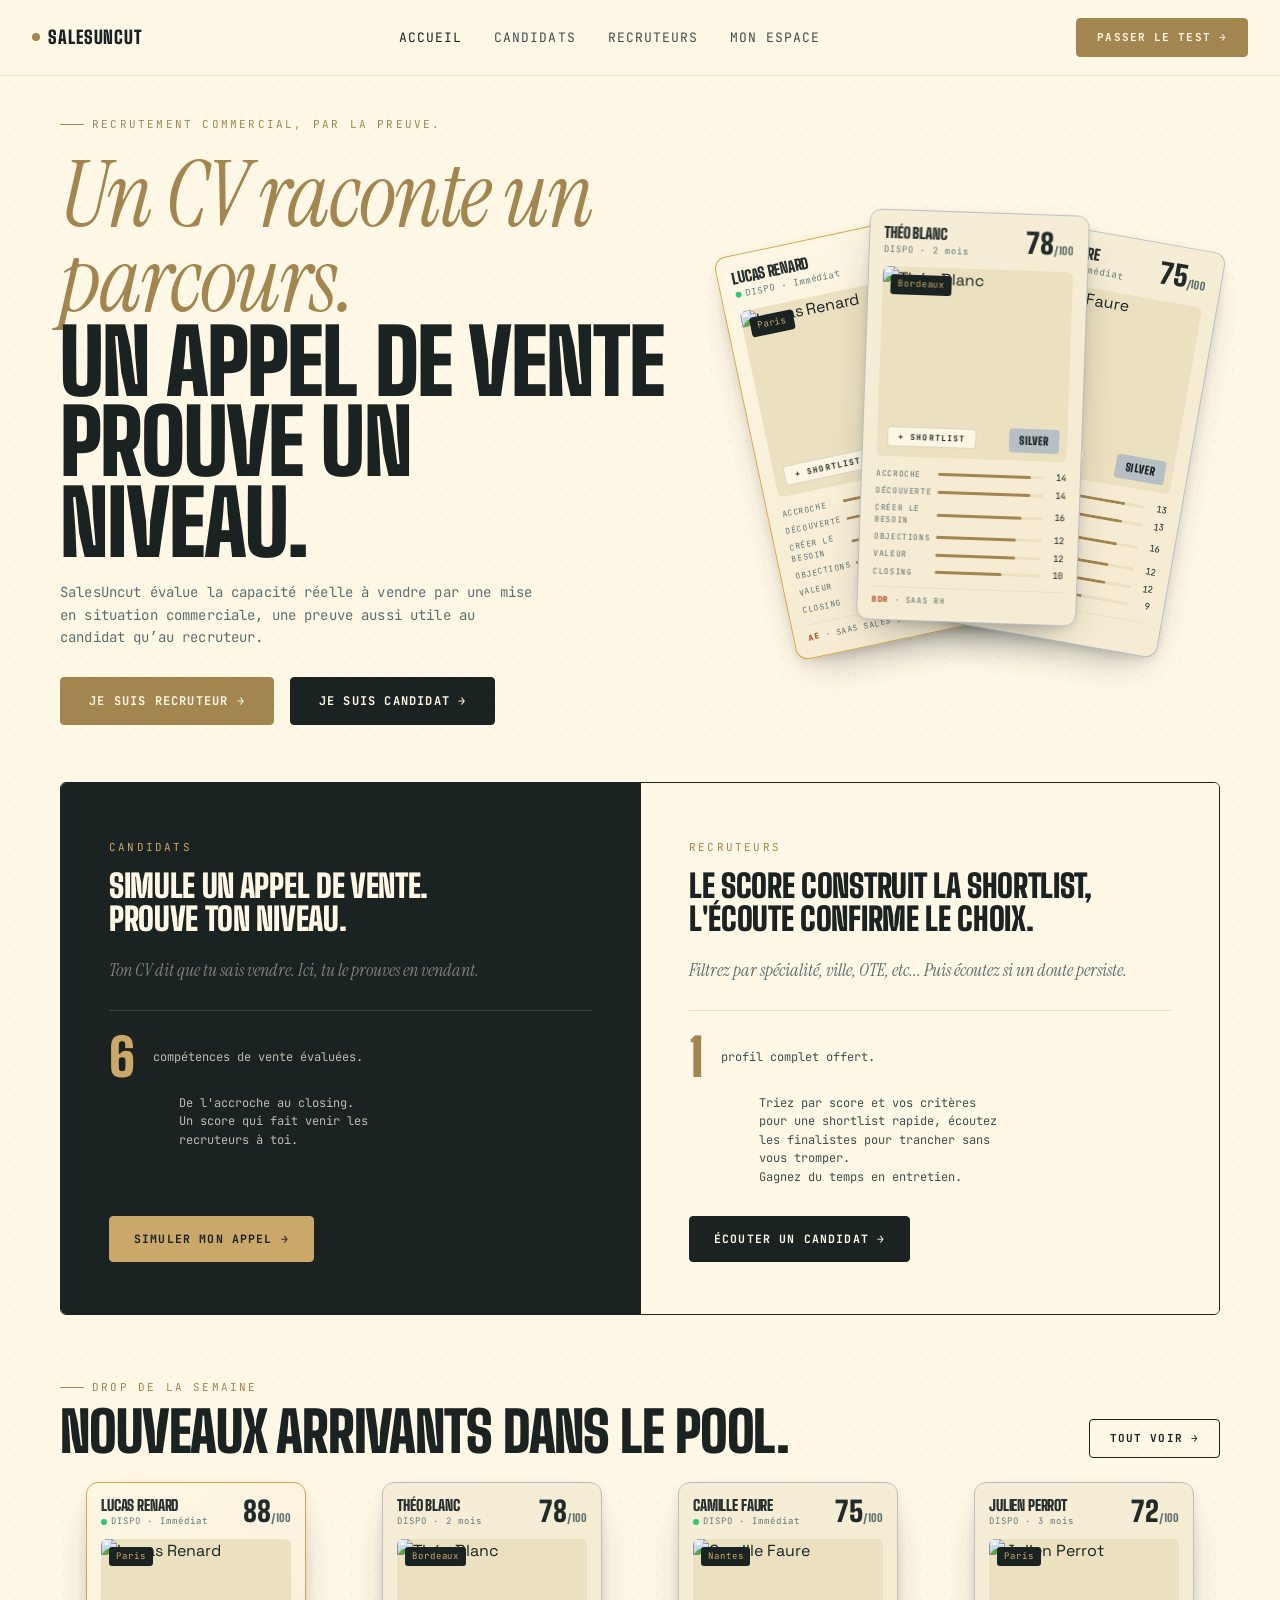
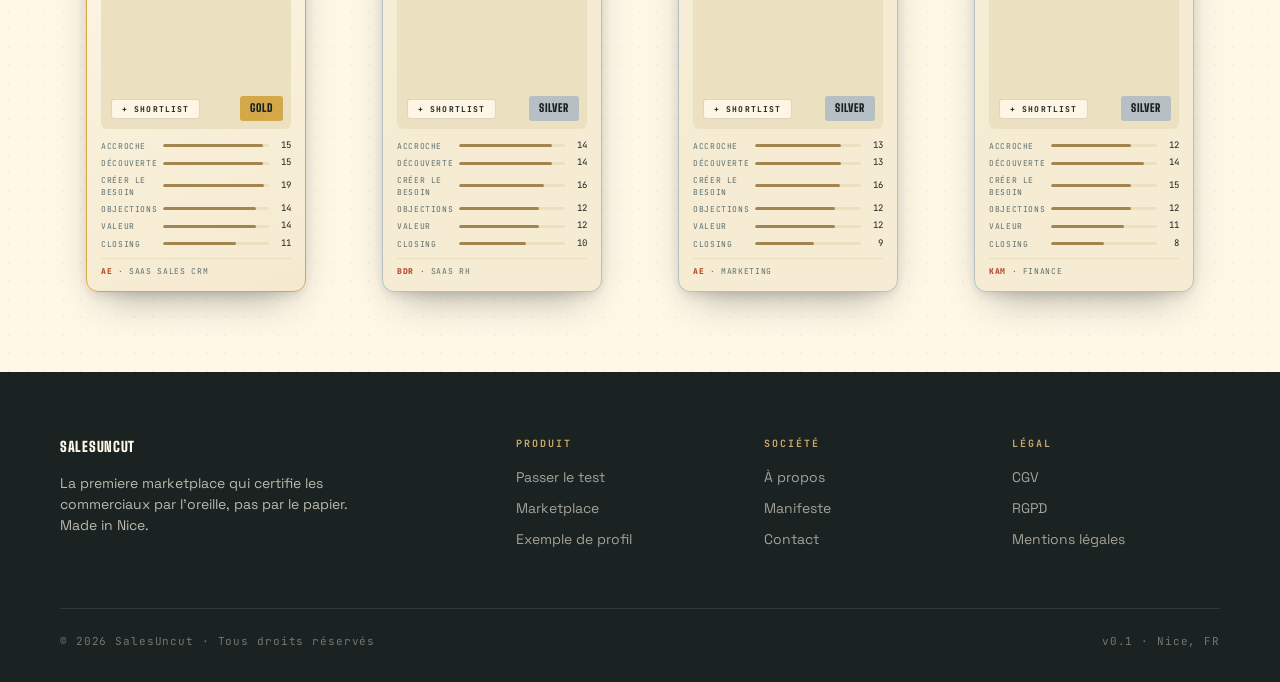
==== commit 9d61505e: "fix(homepage): resserre l'espace entre le bloc split immédiat et "Drop de la semaine"" ====
--- a/index.html
+++ b/index.html
@@ -174,7 +174,7 @@
   </section>
 
   <!-- LE SPLIT IMMÉDIAT — explication concise candidat/recruteur -->
-  <section class="section" style="padding: 0 0 64px;">
+  <section class="section" style="padding: 0 0 8px;">
     <div class="container">
       <div class="split-frame">
         <div class="split-col split-candidat">
@@ -208,7 +208,7 @@
   </section>
 
   <!-- DROP DE LA SEMAINE — élément de réassurance -->
-  <section class="section">
+  <section class="section" style="padding-top: 48px;">
     <div class="container">
       <div style="display:flex;justify-content:space-between;align-items:end;margin-bottom:24px;">
         <div>
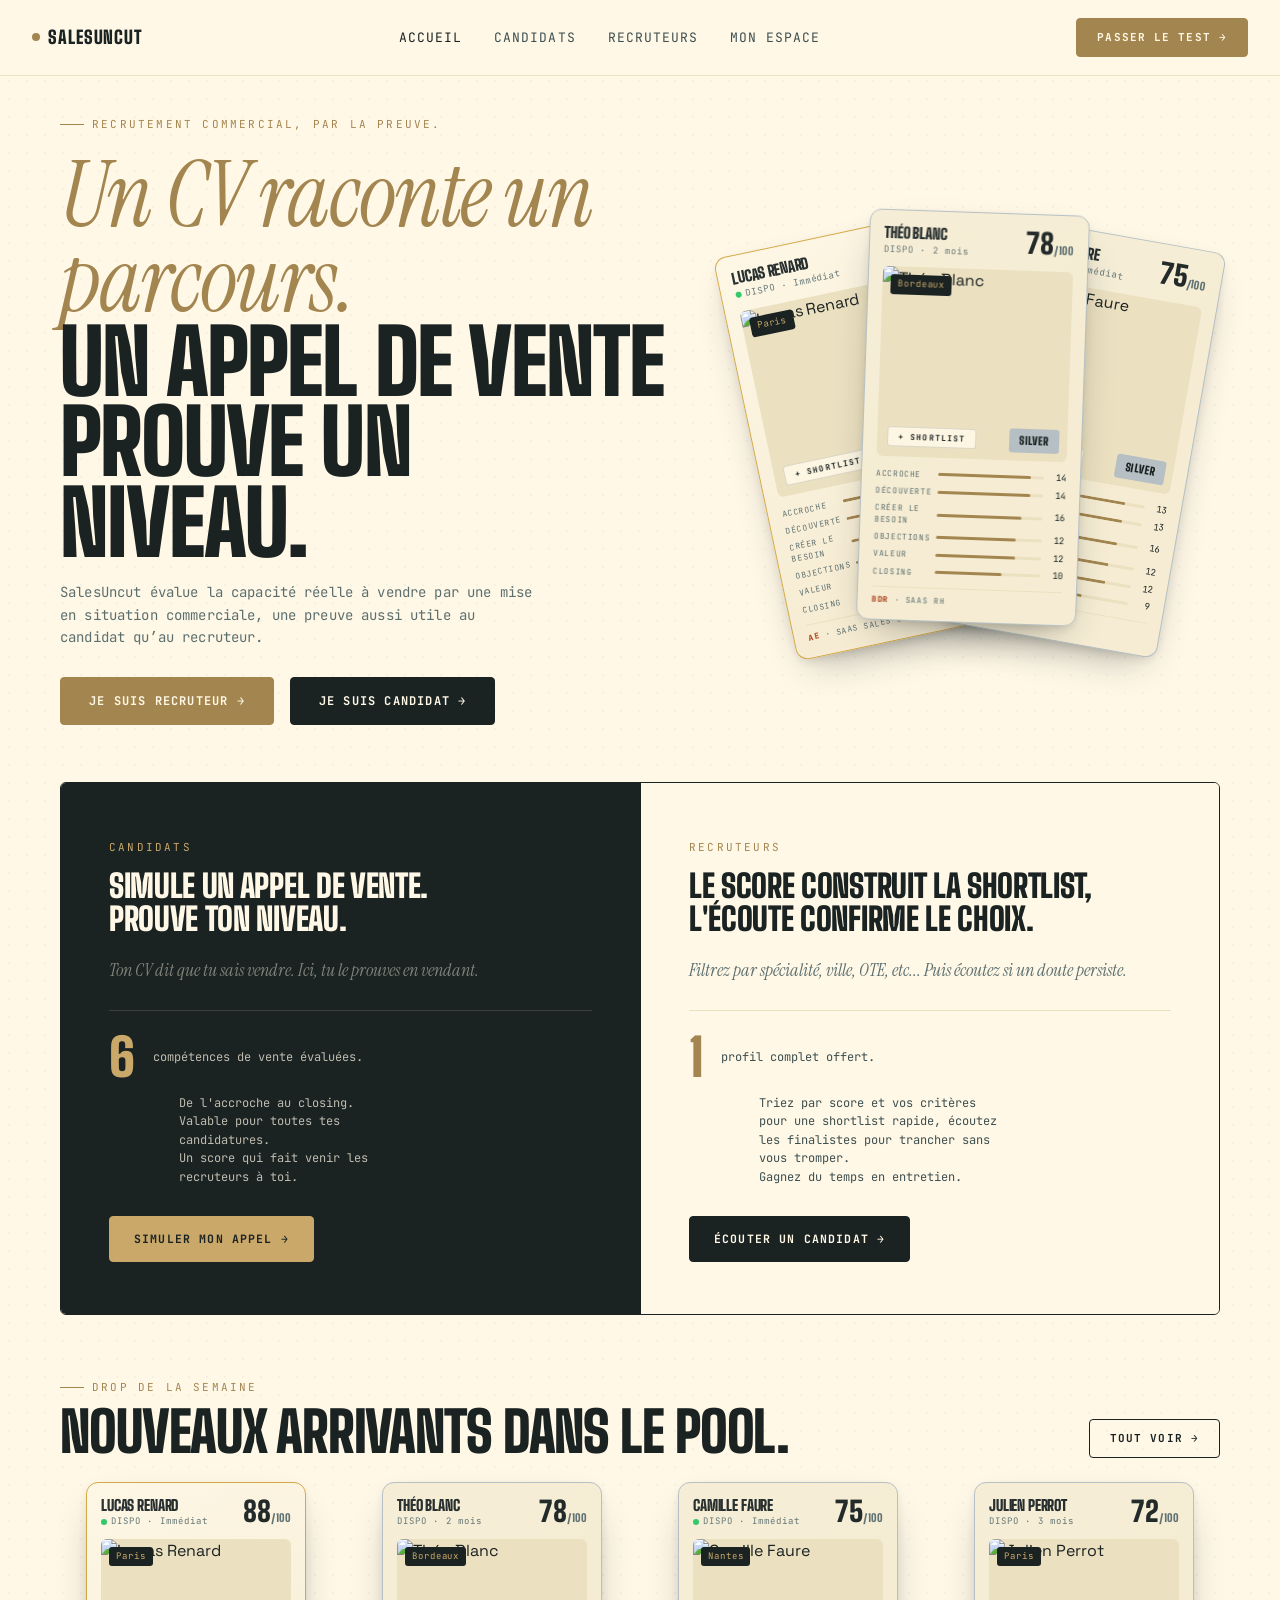
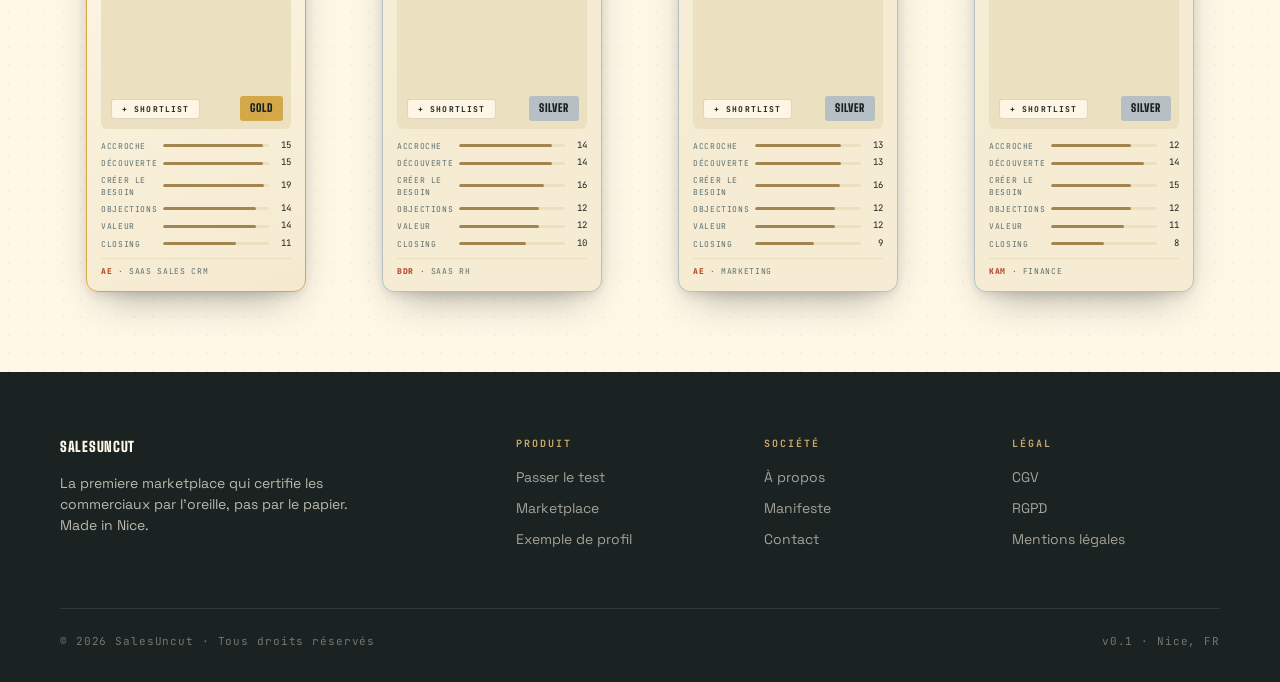
==== commit 78a58def: "fix(homepage): ajoute "Valable pour toutes tes candidatures" au stat candidat du bloc split immédiat" ====
--- a/index.html
+++ b/index.html
@@ -185,7 +185,7 @@
             <span class="split-stat-num">6</span>
             <span class="split-stat-lbl">compétences de vente évaluées.</span>
           </div>
-          <p class="split-stat-extra">De l'accroche au closing.<br>Un score qui fait venir les recruteurs à toi.</p>
+          <p class="split-stat-extra">De l'accroche au closing.<br>Valable pour toutes tes candidatures.<br>Un score qui fait venir les recruteurs à toi.</p>
           <div class="split-cta-row">
             <a href="auth.html" class="split-btn">Simuler mon appel &rarr;</a>
           </div>
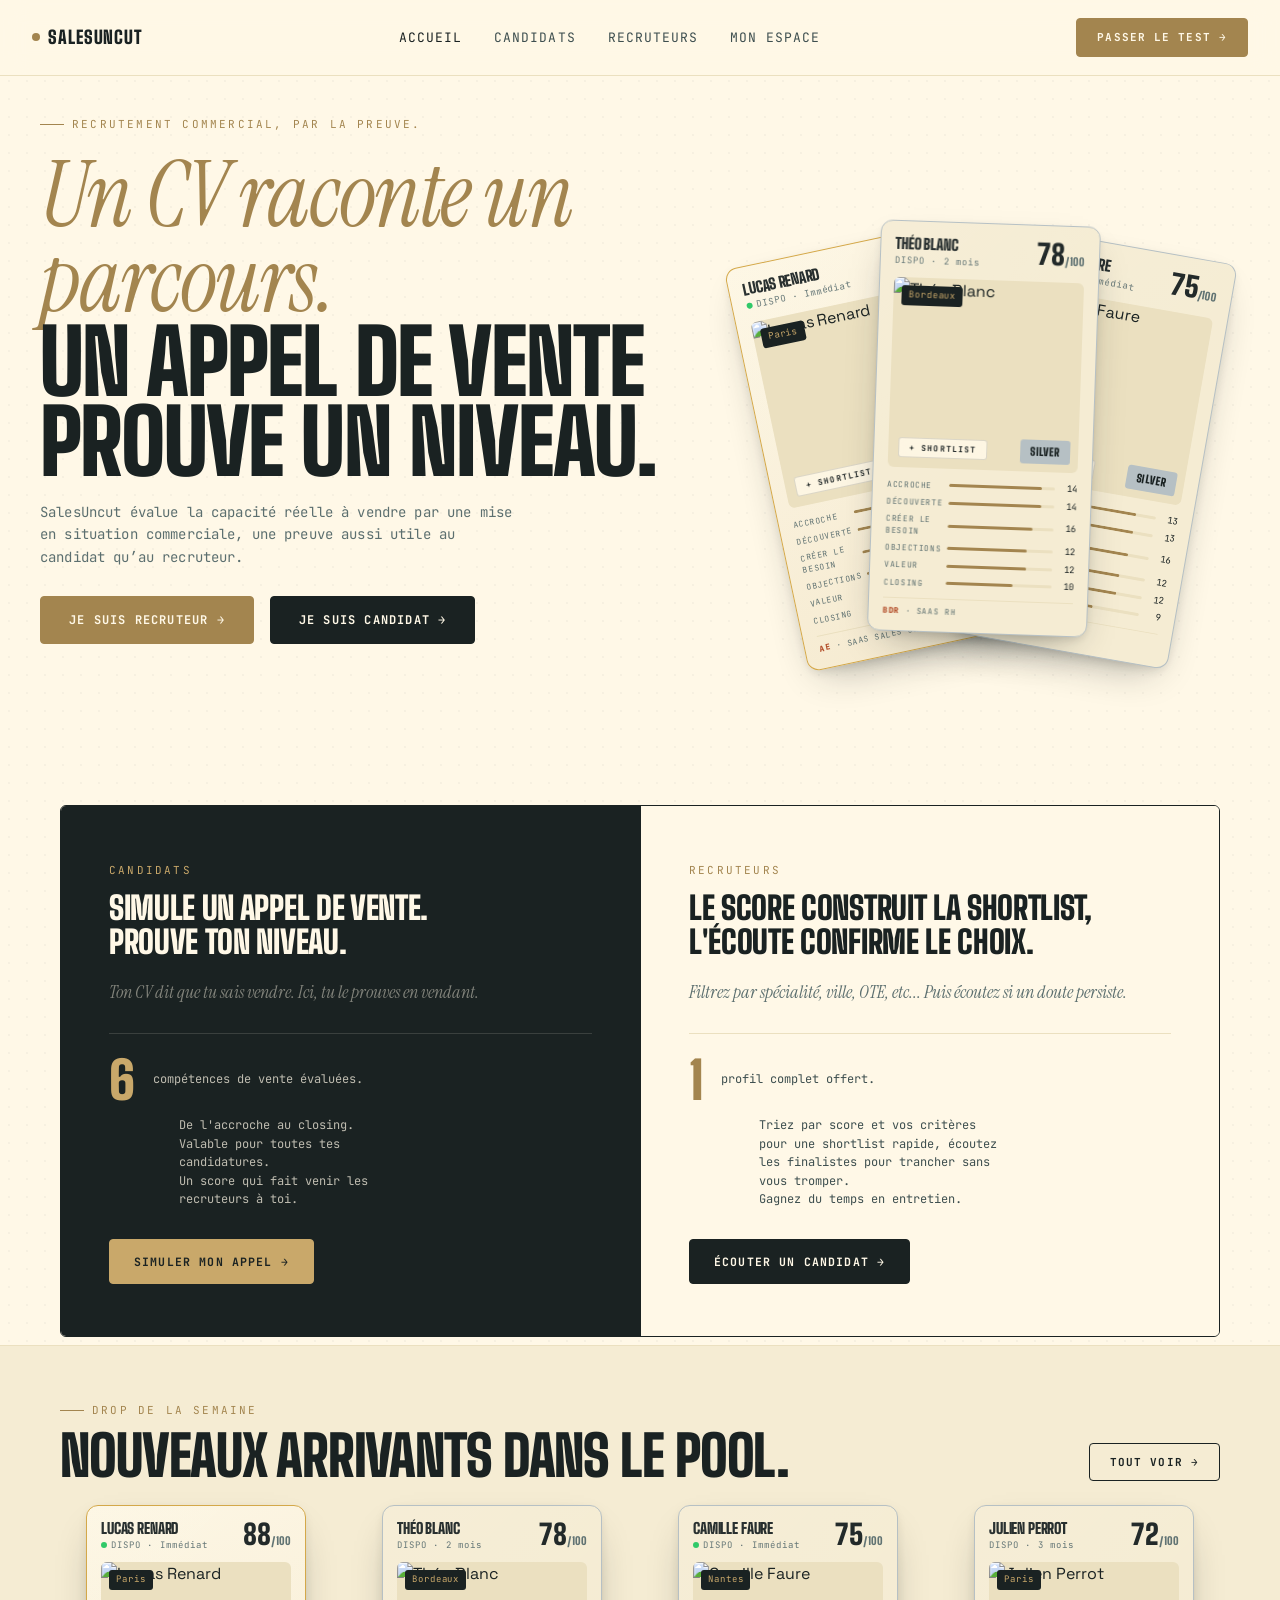
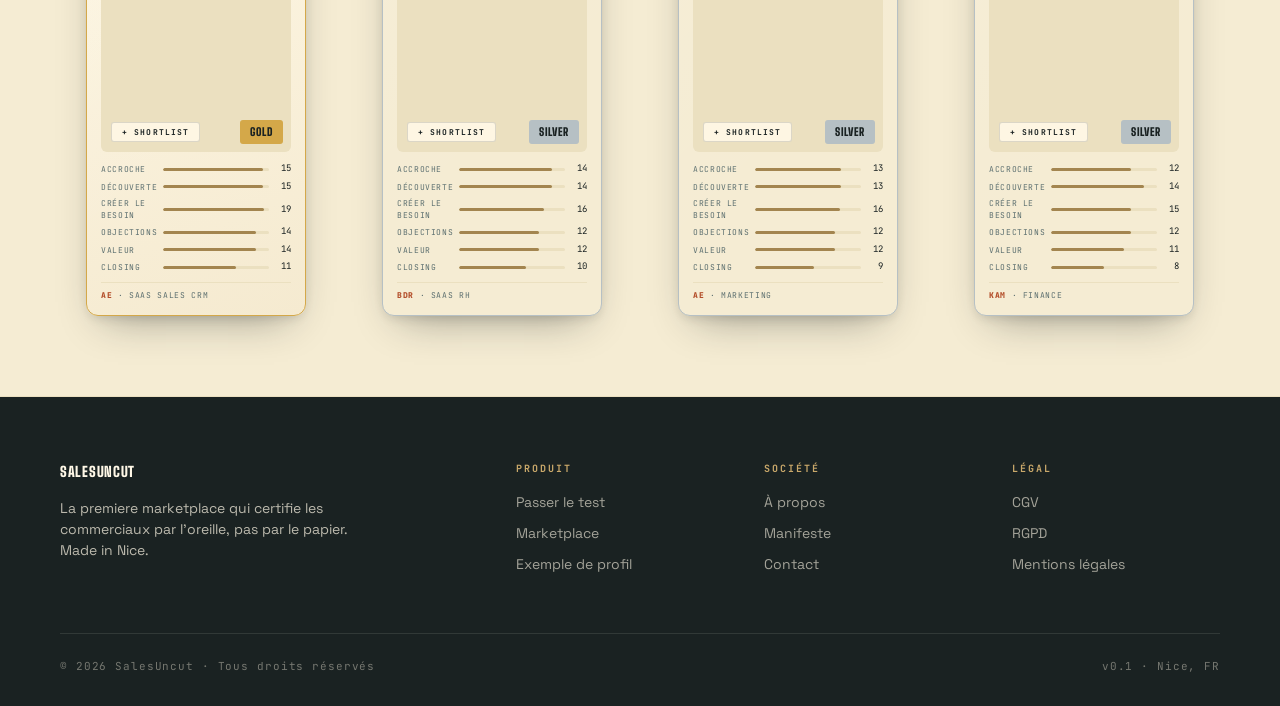
==== commit cdf47739: "feat: généralise le gabarit hero large + bandes pleine largeur sur index.html (mockup B/C validé 02/" ====
--- a/index.html
+++ b/index.html
@@ -208,7 +208,7 @@
   </section>
 
   <!-- DROP DE LA SEMAINE — élément de réassurance -->
-  <section class="section" style="padding-top: 48px;">
+  <section class="section tint" style="padding-top: 48px;">
     <div class="container">
       <div style="display:flex;justify-content:space-between;align-items:end;margin-bottom:24px;">
         <div>
--- a/style.css
+++ b/style.css
@@ -122,39 +122,57 @@
   border-radius: 1px;
   transition: transform .25s, opacity .25s;
 }
+
+/* Drawer — display none/flex + animation (plus robuste que visibility+transform sur mobile) */
 .nav-drawer {
-  position: fixed; inset: 0; z-index: 100;
+  position: fixed;
+  top: 0; left: 0;
+  width: 100%;
+  height: 100vh;
+  height: 100dvh;
+  z-index: 1000;
   background: rgba(26,34,34,.55);
+  -webkit-backdrop-filter: blur(8px);
   backdrop-filter: blur(8px);
-  -webkit-backdrop-filter: blur(8px);
-  opacity: 0;
-  visibility: hidden;
-  transition: opacity .3s, visibility .3s;
-}
-.nav-drawer.open { opacity: 1; visibility: visible; }
+  display: none;
+  justify-content: flex-end;
+  align-items: stretch;
+}
+.nav-drawer.open {
+  display: flex;
+  animation: navDrawerFadeIn .25s ease-out;
+}
 .nav-drawer-inner {
-  position: absolute; top: 0; right: 0;
   width: min(360px, 86vw);
-  height: 100vh;
+  height: 100%;
   background: var(--cream);
   padding: 24px 28px 32px;
-  transform: translateX(100%);
-  transition: transform .35s cubic-bezier(.22,1,.36,1);
   display: flex;
   flex-direction: column;
   overflow-y: auto;
-}
-.nav-drawer.open .nav-drawer-inner { transform: translateX(0); }
+  position: relative;
+  z-index: 2;
+  -webkit-overflow-scrolling: touch;
+  box-shadow: -16px 0 40px -8px rgba(26,34,34,.35);
+  animation: navDrawerSlideIn .35s cubic-bezier(.22,1,.36,1);
+}
+@keyframes navDrawerFadeIn { from { opacity: 0 } to { opacity: 1 } }
+@keyframes navDrawerSlideIn {
+  from { transform: translateX(100%); }
+  to   { transform: translateX(0); }
+}
+
 .nav-drawer-close {
-  position: absolute; top: 14px; right: 18px;
+  position: absolute; top: 12px; right: 16px;
   background: none; border: none;
-  font-size: 36px; color: var(--gold-deep);
+  font-size: 34px; color: var(--gold-deep);
   cursor: pointer;
   font-family: var(--font-display);
   font-weight: 400;
   line-height: 1;
-  padding: 4px 10px;
+  padding: 6px 12px;
   transition: color .2s, transform .2s;
+  z-index: 3;
 }
 .nav-drawer-close:hover { color: var(--ink); transform: rotate(90deg); }
 .nav-drawer-logo {
@@ -167,7 +185,7 @@
   letter-spacing: .05em;
   display: flex; align-items: center; gap: 8px;
   margin-bottom: 36px;
-  margin-top: 8px;
+  margin-top: 4px;
 }
 .nav-drawer-logo .dot { width: 8px; height: 8px; background: var(--gold-deep); border-radius: 50%; }
 .nav-drawer-links {
@@ -222,9 +240,29 @@
 
 /* ---------- Container & Sections ---------- */
 .container { max-width: 1240px; margin: 0 auto; padding: 0 40px; }
+
+/* Hero élargi (acté 02/09/2026) — gabarit uniquement, s'applique en plus
+   du container de base ci-dessus. Le reste des blocs de chaque page garde
+   1240px. Sélecteurs : .hero (index.html) · .cand-hero (candidat.html) ·
+   .rec-hero (pour-recruteurs.html). */
+.hero .container,
+.cand-hero .container,
+.rec-hero .container {
+  max-width: 1440px;
+}
+
 .section { padding: 80px 0; }
 .section-title { margin-bottom: 48px; }
 .section-header { display: flex; justify-content: space-between; align-items: flex-end; margin-bottom: 40px; }
+
+/* Bande claire pleine largeur (gabarit acté 02/09/2026) — casse la monotonie des blocs
+   posés à plat sur le fond de page ; le container intérieur reste à 1240px comme partout
+   ailleurs, seul le fond de la section va bord à bord. */
+.section.tint {
+  background: var(--cream-2);
+  border-top: 1px solid var(--cream-3);
+  border-bottom: 1px solid var(--cream-3);
+}
 
 /* ---------- Hero nav hint ---------- */
 .hero-nav-hint {
@@ -264,6 +302,15 @@
   line-height: 1;
 }
 @keyframes marquee { from { transform: translateX(0) } to { transform: translateX(-50%) } }
+
+/* Marquee — variante claire (rythme secondaire, même gabarit que la version sombre) */
+.marquee.alt {
+  background: var(--cream-3);
+  border-top: 1px solid var(--ink);
+  border-bottom: 1px solid var(--ink);
+}
+.marquee.alt .marquee-track span { color: var(--ink); }
+.marquee.alt .marquee-track .gold-text { color: var(--gold-deep); }
 
 /* ---------- Trading Card ---------- */
 .tcard {
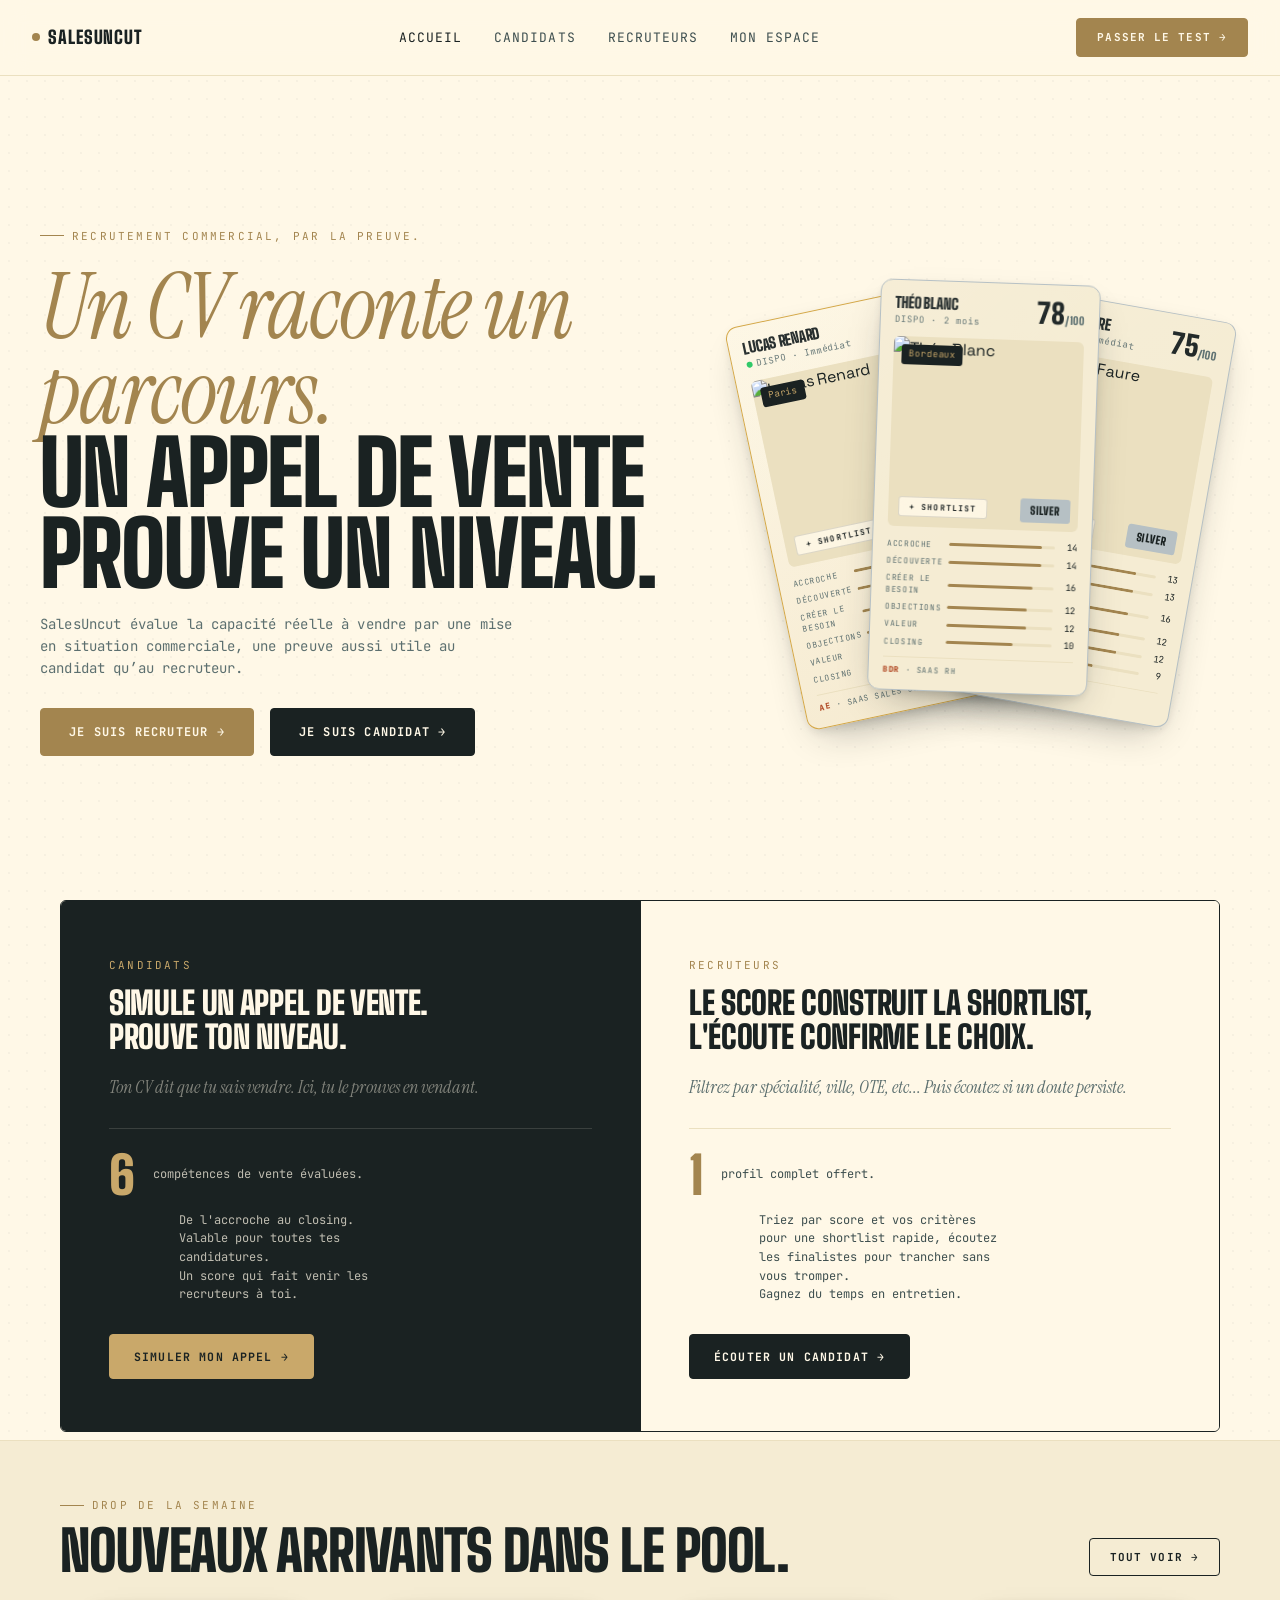
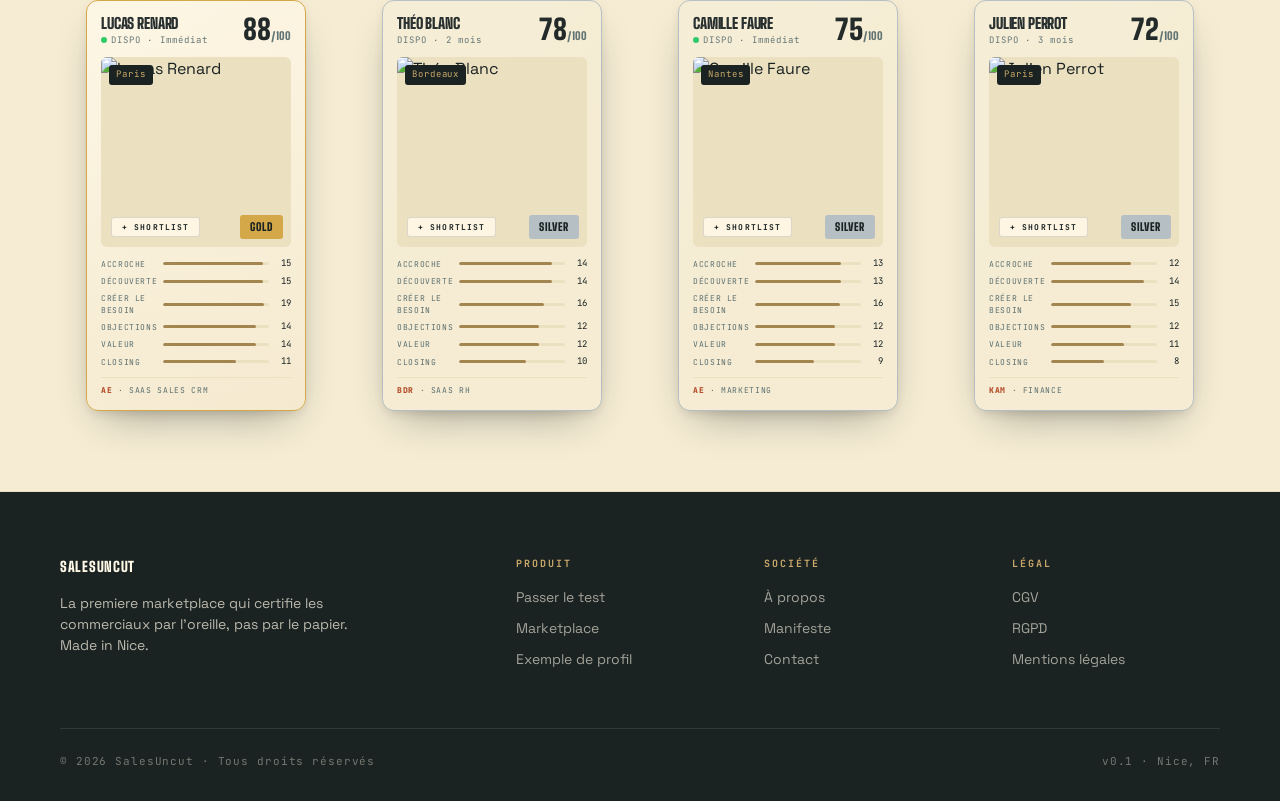
==== commit 5ca1c462: "feat(index): hero occupe tout l'écran sous la nav, comme candidat/recruteur - .hero passe en min-hei" ====
--- a/index.html
+++ b/index.html
@@ -7,8 +7,9 @@
   <meta name="description" content="SalesUncut certifie les commerciaux par simulation commerciale réelle. Recrutez sur la preuve, pas sur le CV. 6 dimensions scorées, extraits audio, pool filtrable.">
   <link rel="stylesheet" href="style.css">
   <style>
-    .hero { position: relative; padding: 16px 0 120px; overflow: hidden; }
-    .hero-grid { display: grid; grid-template-columns: 1.1fr 0.9fr; gap: 60px; align-items: flex-start; }
+    .hero { position: relative; min-height: calc(100vh - var(--nav-h, 76px)); display: flex; align-items: center; padding: 40px 0; overflow: hidden; }
+    .hero > .container { width: 100%; min-width: 0; }
+    .hero-grid { display: grid; grid-template-columns: 1.1fr 0.9fr; gap: 60px; align-items: center; }
     .hero h1 { font-size: clamp(56px, 7vw, 104px); margin: 24px 0 28px; }
     .hero h1 .gold-word { color: var(--gold-deep); font-family: var(--font-serif); font-style: italic; text-transform: none; font-weight: 400; letter-spacing: -.02em; }
     .hero h1 .strike { position: relative; color: var(--teal-3); }
@@ -134,6 +135,18 @@
       <span></span><span></span><span></span>
     </button>
   </nav>
+  <script>
+    /* Le hero occupe tout l'écran sous la nav (comme candidat/recruteur) : on mesure
+       la hauteur réelle de la nav (variable selon le breakpoint) pour caler --nav-h. */
+    (function () {
+      var navEl = document.querySelector('.nav');
+      if (!navEl) return;
+      function setNavH() { document.documentElement.style.setProperty('--nav-h', navEl.offsetHeight + 'px'); }
+      setNavH();
+      window.addEventListener('resize', setNavH);
+      if (document.fonts && document.fonts.ready) { document.fonts.ready.then(setNavH); }
+    })();
+  </script>
 
   <!-- Drawer mobile -->
   <div class="nav-drawer" id="navDrawer" role="dialog" aria-modal="true" aria-label="Menu navigation">
@@ -154,7 +167,7 @@
   </div>
 
   <!-- BLOC 1 — explication ultra concise + visuel + choix binaire -->
-  <section class="hero" style="padding: 32px 0 56px;">
+  <section class="hero">
     <div class="container">
       <div class="hero-grid">
         <div>
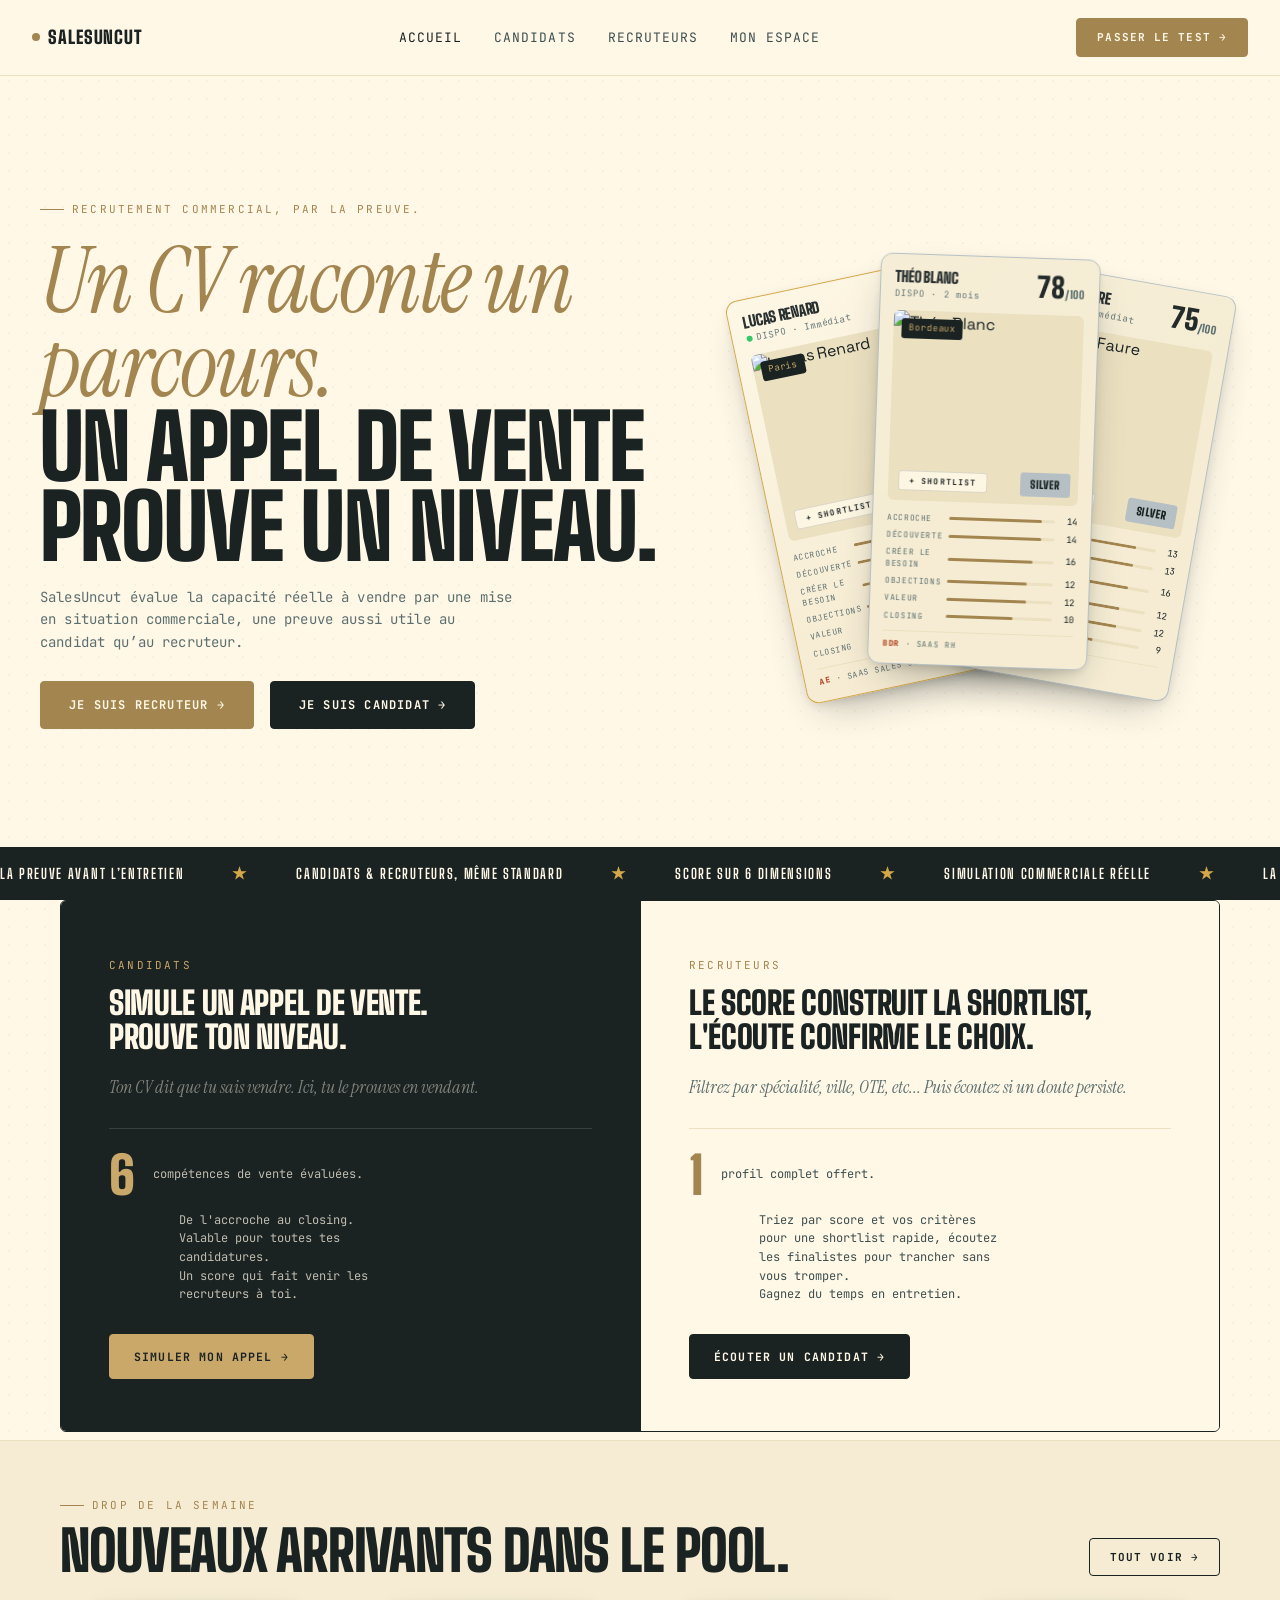
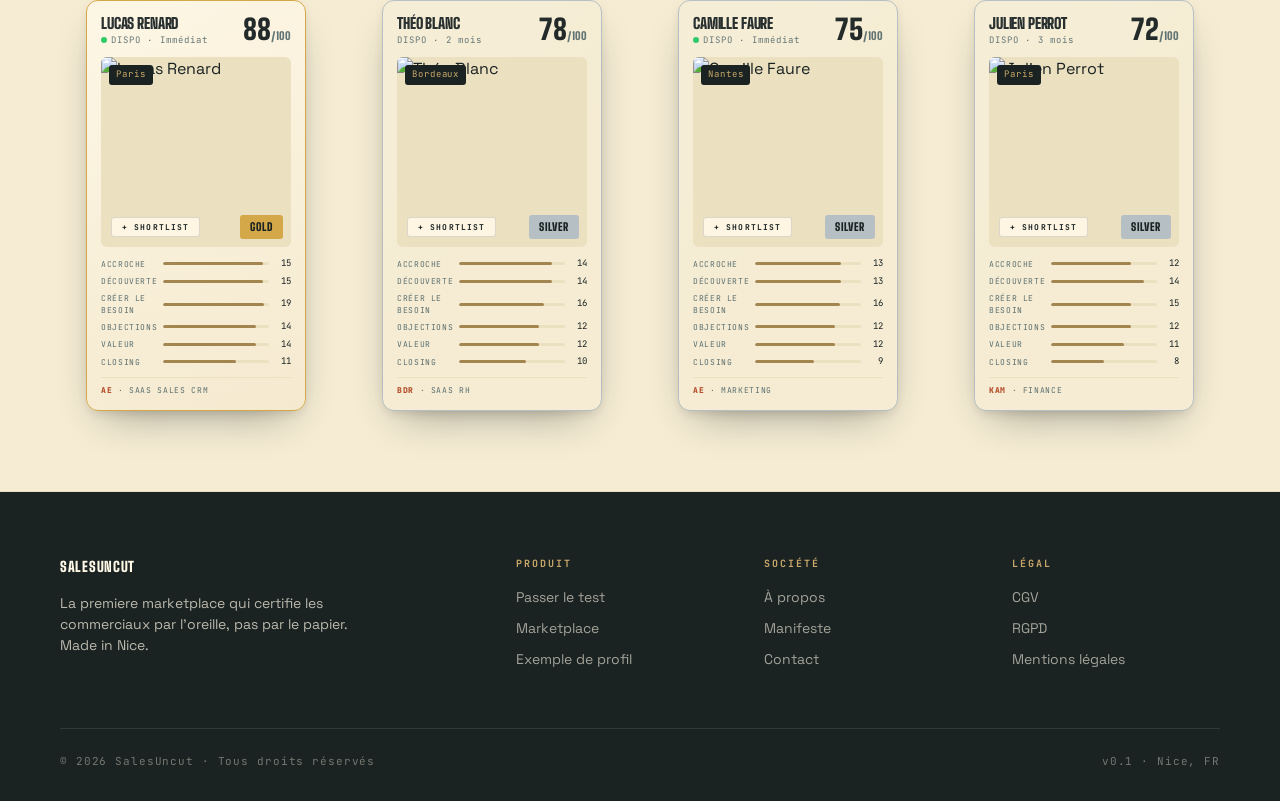
==== commit b32705dc: "feat(index): hero-fold à hauteur fixe + banderole ajoutée + moins d'espace nav→hero - .hero-fold pas" ====
--- a/index.html
+++ b/index.html
@@ -7,7 +7,8 @@
   <meta name="description" content="SalesUncut certifie les commerciaux par simulation commerciale réelle. Recrutez sur la preuve, pas sur le CV. 6 dimensions scorées, extraits audio, pool filtrable.">
   <link rel="stylesheet" href="style.css">
   <style>
-    .hero { position: relative; min-height: calc(100vh - var(--nav-h, 76px)); display: flex; align-items: center; padding: 40px 0; overflow: hidden; }
+    .hero-fold { display: flex; flex-direction: column; height: calc(100vh - var(--nav-h, 76px)); }
+    .hero { position: relative; flex: 1; min-height: 0; display: flex; align-items: center; padding: 24px 0; overflow: hidden; }
     .hero > .container { width: 100%; min-width: 0; }
     .hero-grid { display: grid; grid-template-columns: 1.1fr 0.9fr; gap: 60px; align-items: center; }
     .hero h1 { font-size: clamp(56px, 7vw, 104px); margin: 24px 0 28px; }
@@ -167,6 +168,7 @@
   </div>
 
   <!-- BLOC 1 — explication ultra concise + visuel + choix binaire -->
+  <div class="hero-fold">
   <section class="hero">
     <div class="container">
       <div class="hero-grid">
@@ -185,6 +187,21 @@
       </div>
     </div>
   </section>
+
+  <!-- MARQUEE -->
+  <div class="marquee">
+    <div class="marquee-track">
+      <span>La preuve avant l&rsquo;entretien</span><span class="gold-text">&starf;</span>
+      <span>Candidats &amp; recruteurs, m&ecirc;me standard</span><span class="gold-text">&starf;</span>
+      <span>Score sur 6 dimensions</span><span class="gold-text">&starf;</span>
+      <span>Simulation commerciale r&eacute;elle</span><span class="gold-text">&starf;</span>
+      <span>La preuve avant l&rsquo;entretien</span><span class="gold-text">&starf;</span>
+      <span>Candidats &amp; recruteurs, m&ecirc;me standard</span><span class="gold-text">&starf;</span>
+      <span>Score sur 6 dimensions</span><span class="gold-text">&starf;</span>
+      <span>Simulation commerciale r&eacute;elle</span><span class="gold-text">&starf;</span>
+    </div>
+  </div>
+  </div>
 
   <!-- LE SPLIT IMMÉDIAT — explication concise candidat/recruteur -->
   <section class="section" style="padding: 0 0 8px;">
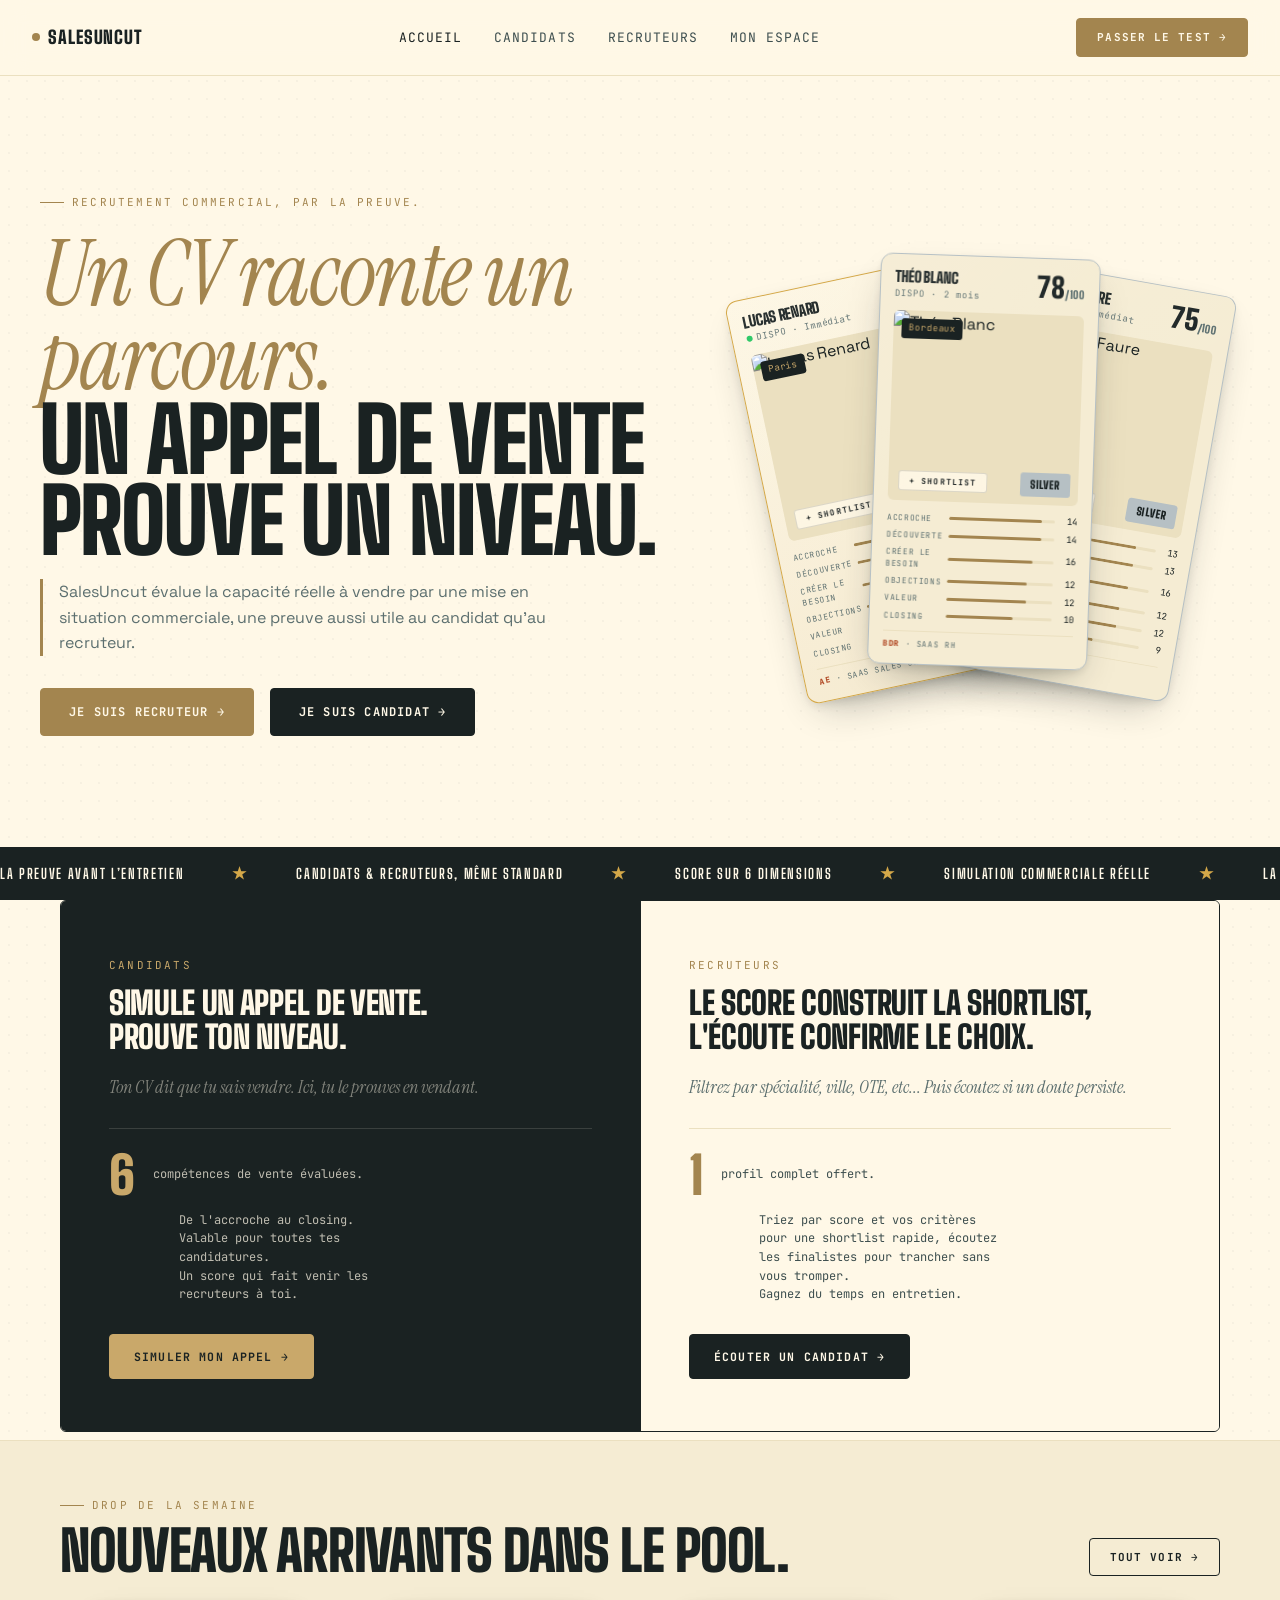
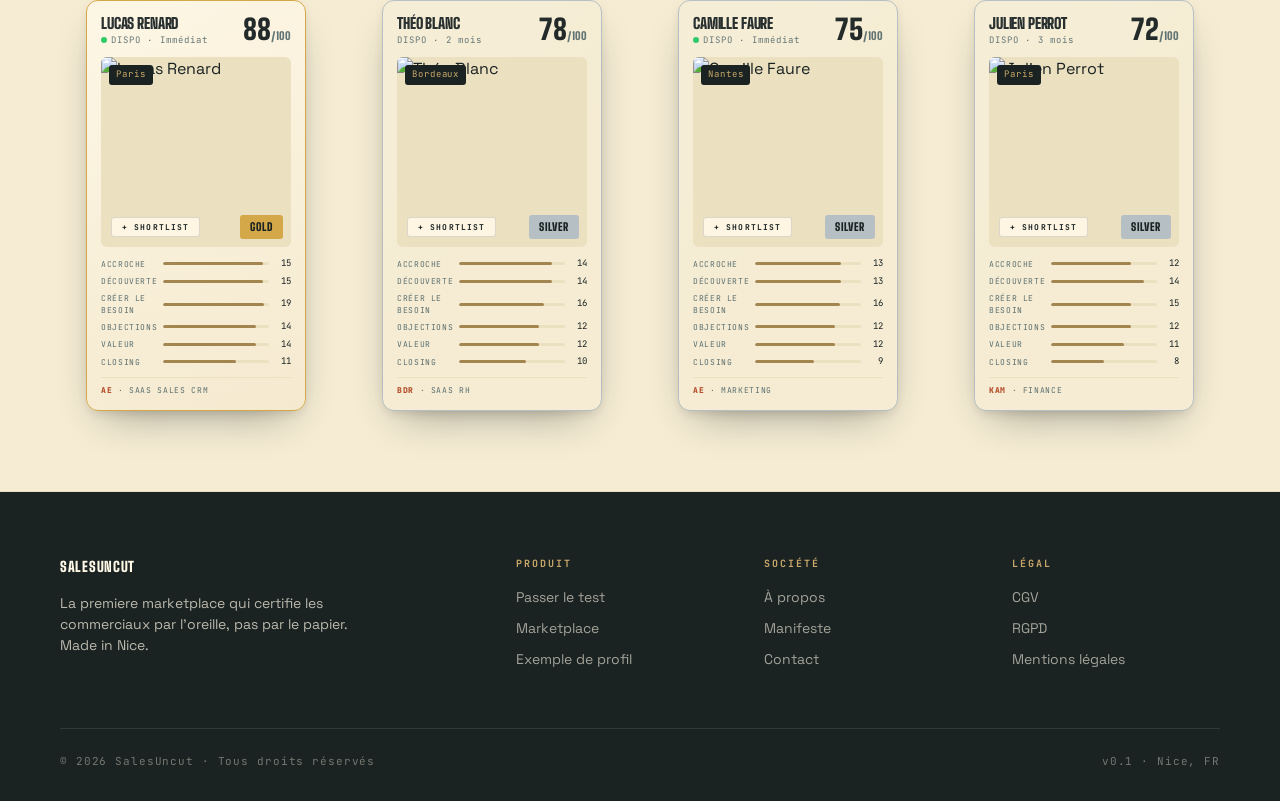
==== commit 53915f5b: "style: unifie la légende sous le titre du hero (taille, typo, barre dorée) sur les 3 pages Co-Author" ====
--- a/index.html
+++ b/index.html
@@ -16,8 +16,8 @@
     .hero h1 .strike { position: relative; color: var(--teal-3); }
     .hero h1 .strike::after { content: ''; position: absolute; left: -4%; right: -4%; top: 50%; height: 8px; background: var(--rust); transform: rotate(-2deg); }
     .hero p.lede { font-size: 19px; color: var(--teal-2); max-width: 540px; margin-bottom: 36px; line-height: 1.55; }
-    .hero-caption { font-family: var(--font-mono); font-size: 14px; letter-spacing: .01em; color: var(--teal-3); max-width: 480px; margin-top: 18px; line-height: 1.6; }
-    .hero-cta-row { display: flex; gap: 16px; flex-wrap: wrap; margin-top: 28px; }
+    .hero-caption { font-size: 16px; color: var(--teal-3); max-width: 520px; margin-top: 18px; margin-bottom: 32px; line-height: 1.6; border-left: 3px solid var(--gold-deep); padding-left: 16px; }
+    .hero-cta-row { display: flex; gap: 16px; flex-wrap: wrap; }
     .btn.ink { background: var(--ink); color: var(--cream); border-color: var(--ink); }
     .btn.ink:hover { background: var(--teal); border-color: var(--teal); }
     .hero-cta { display: flex; gap: 16px; flex-wrap: nowrap; align-items: flex-start; }
